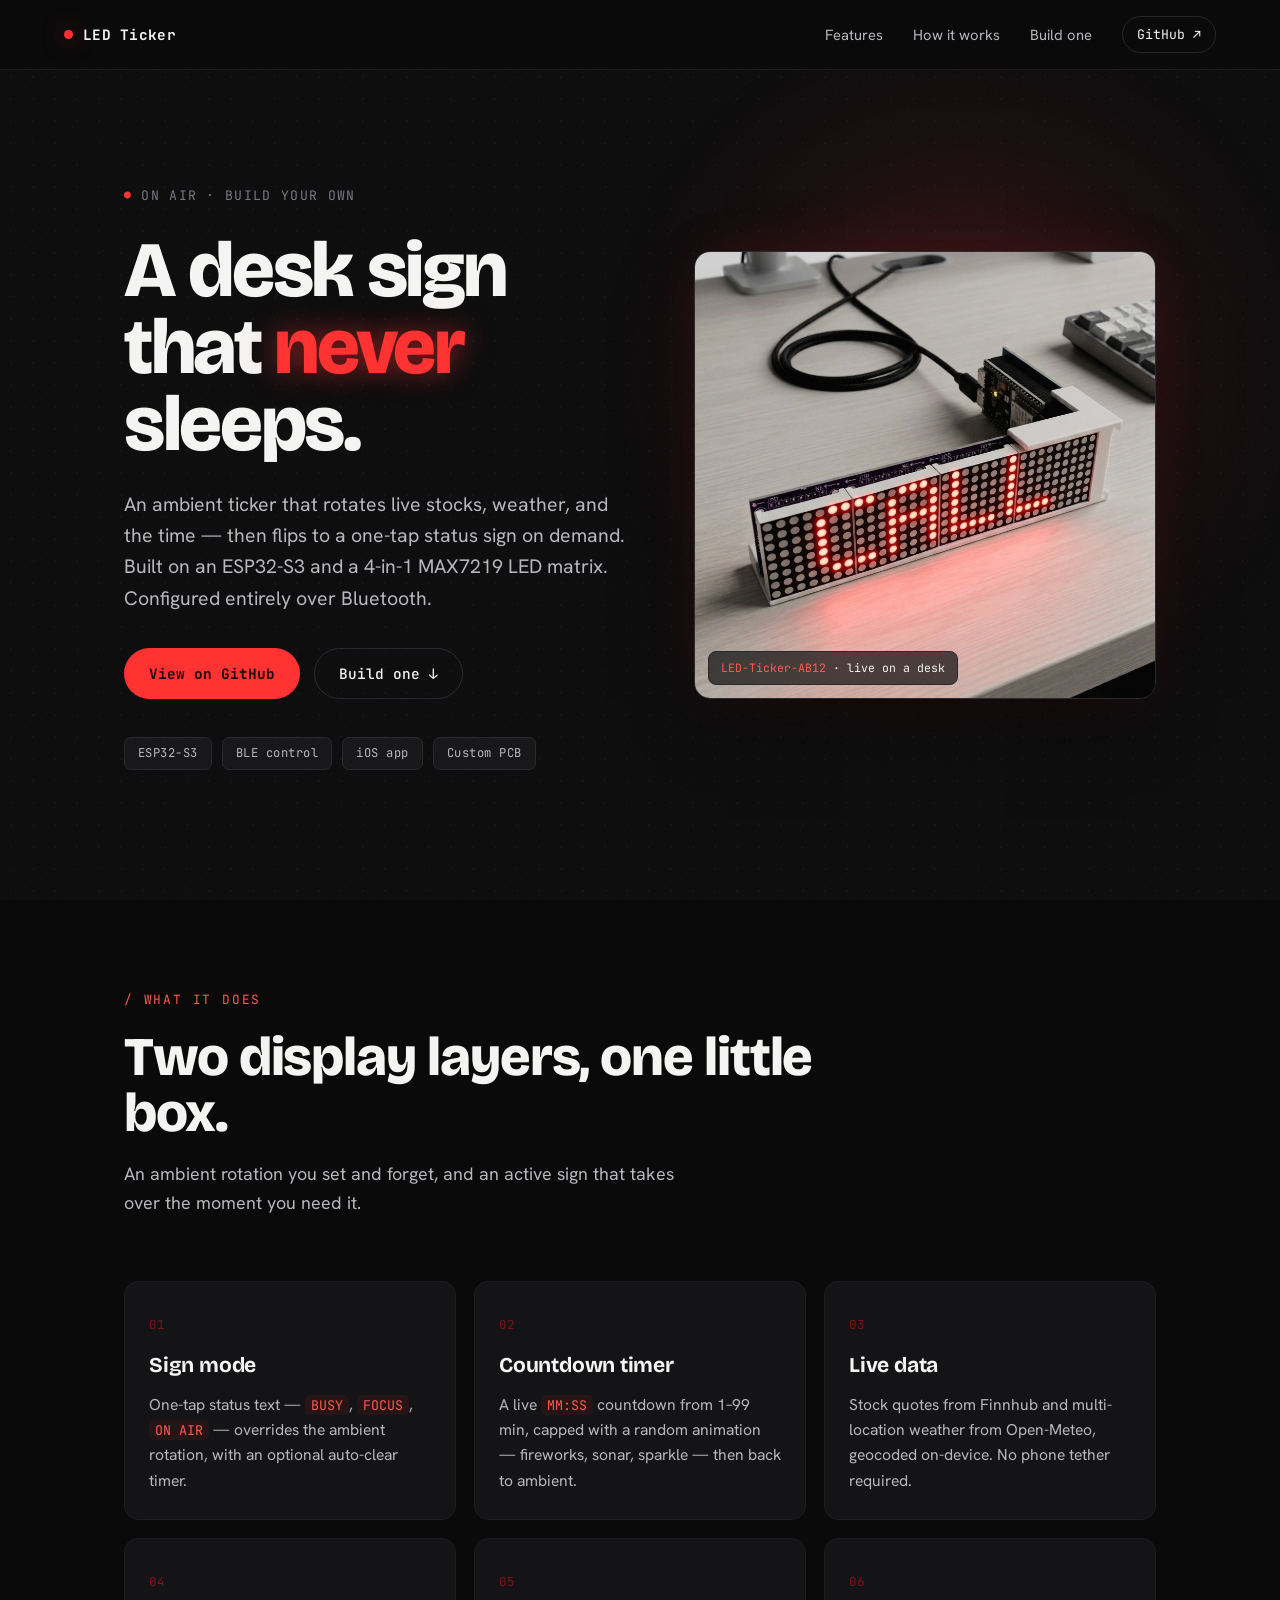
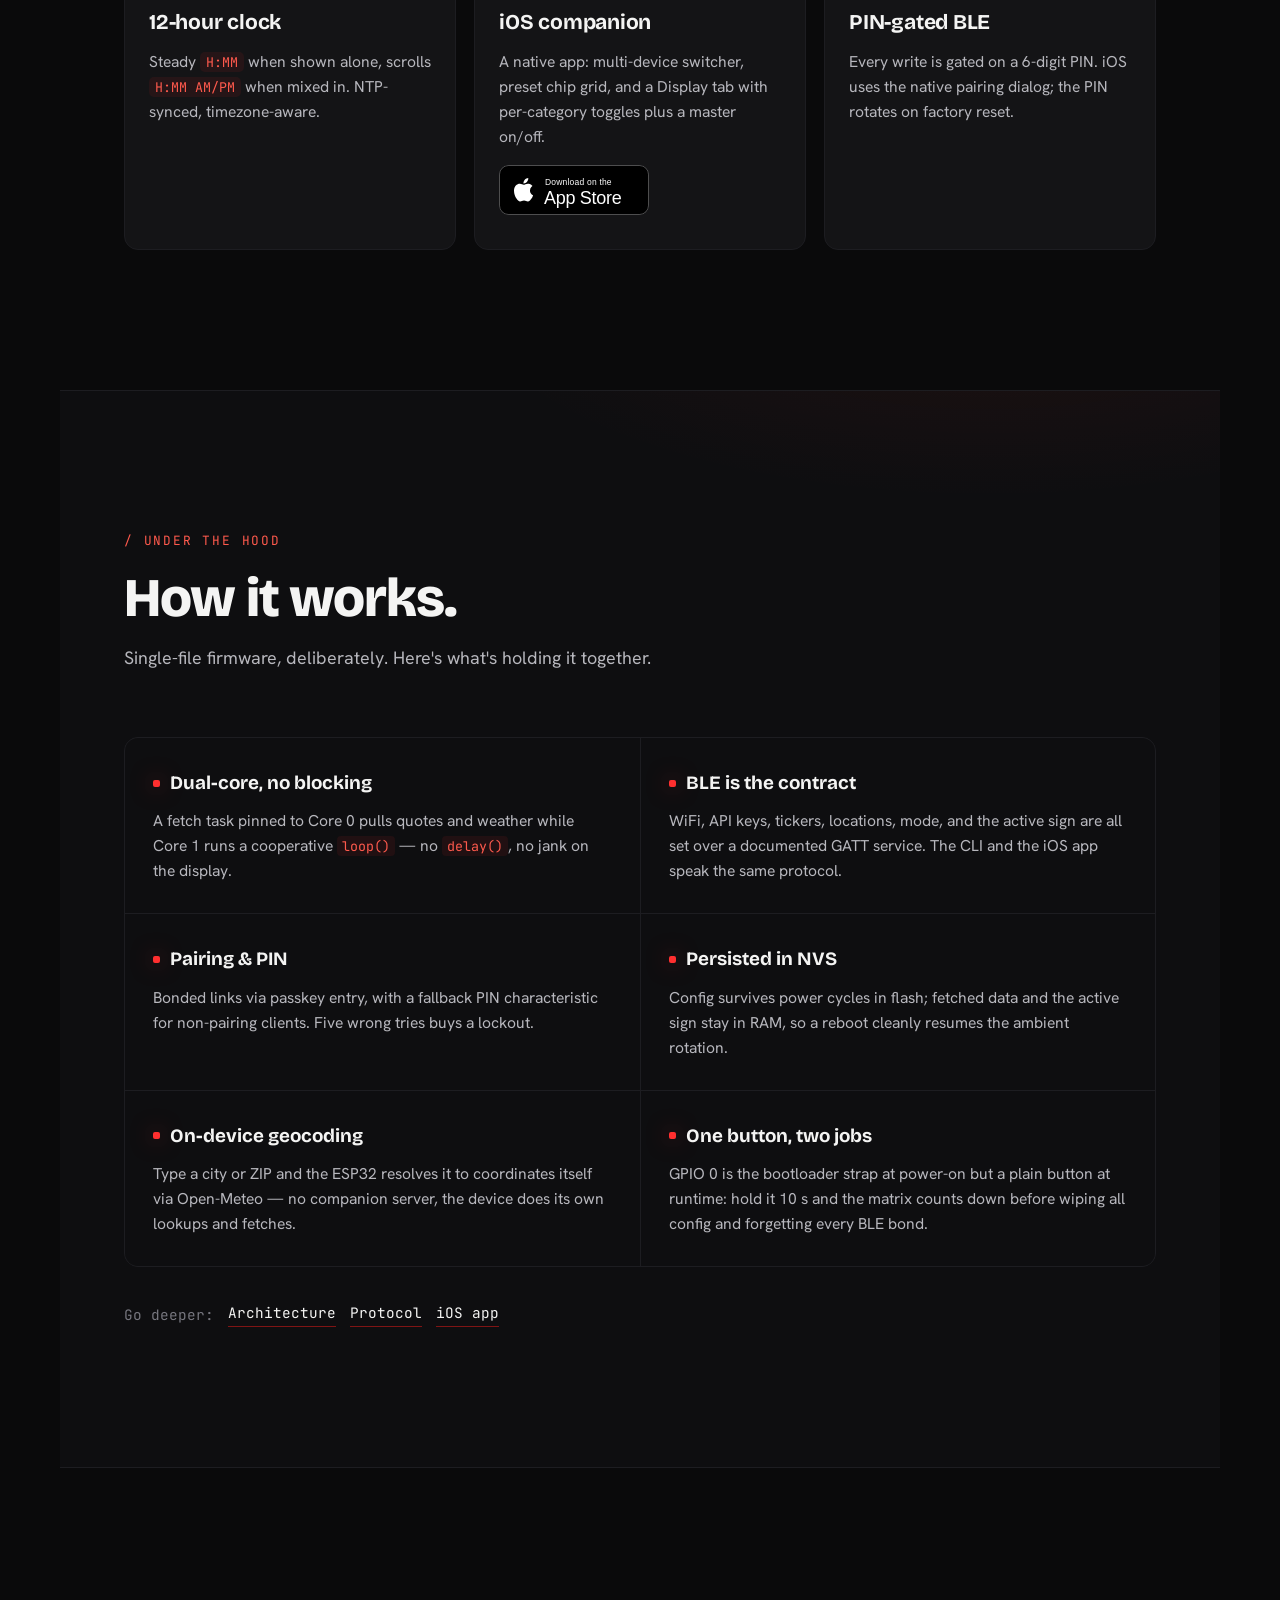
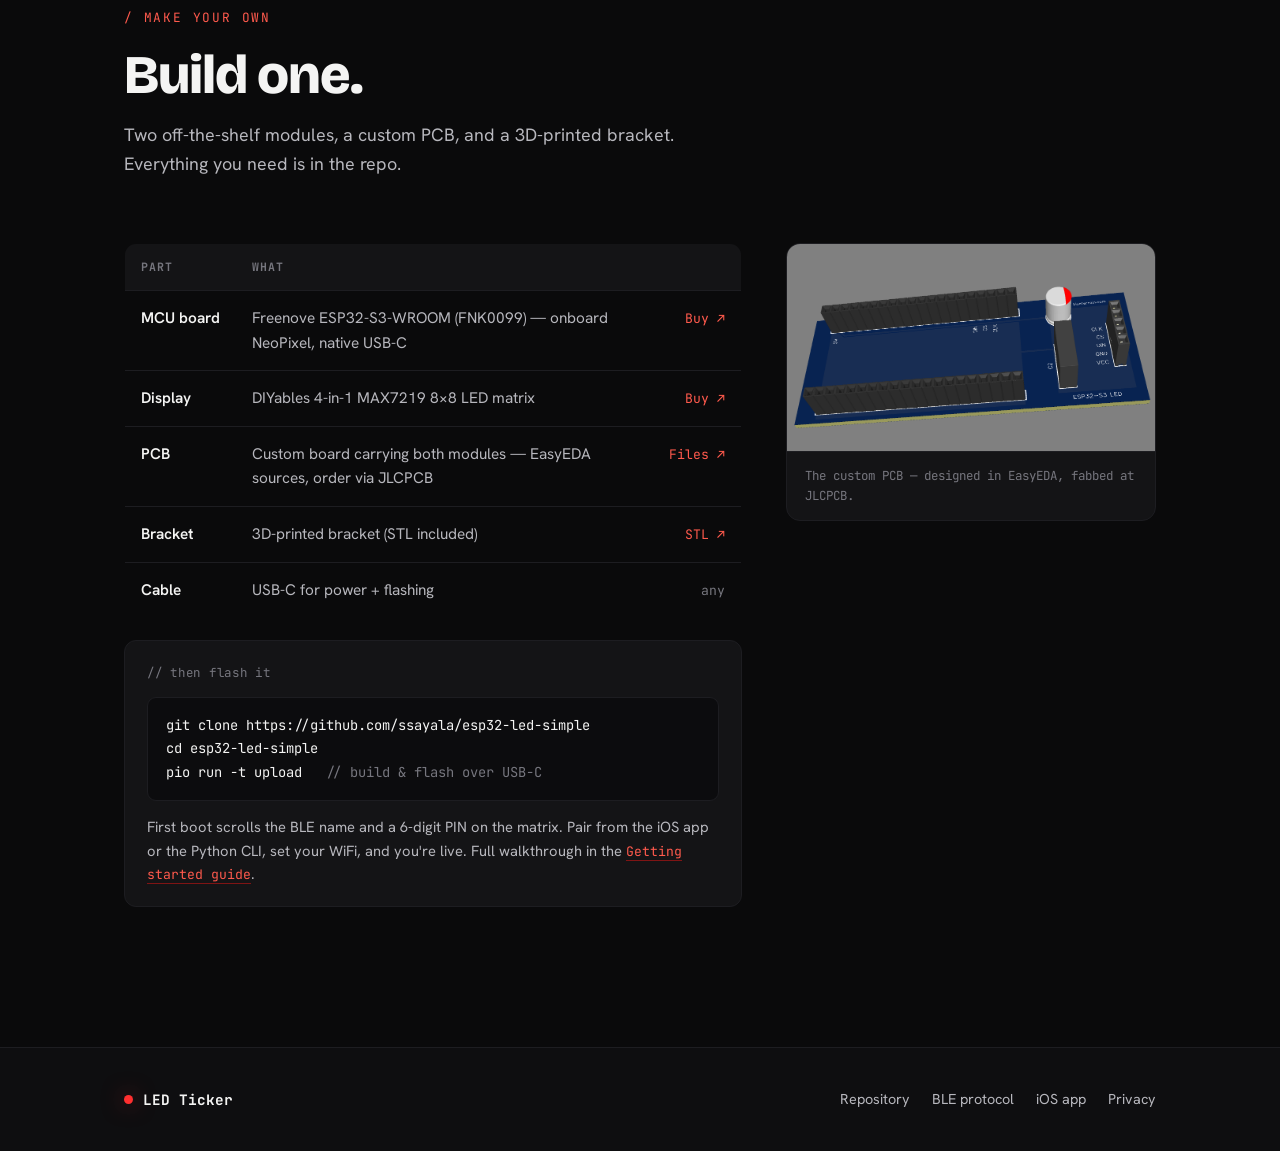
==== docs/index.html @ d9118e5f "Add PolyForm Noncommercial license (no commercial use) License the project under PolyForm Noncommerc" ====
<!DOCTYPE html>
<html lang="en">
<head>
  <meta charset="UTF-8" />
  <meta name="viewport" content="width=device-width, initial-scale=1.0" />
  <title>LED Ticker — a desk sign & ambient ticker on an ESP32-S3</title>
  <meta name="description" content="A desk sign and ambient ticker built on an ESP32-S3 and a 4-in-1 MAX7219 LED matrix. Live stocks, weather, and a clock; a one-tap status sign; configured entirely over Bluetooth with an iOS companion app." />

  <!-- Open Graph / LinkedIn card -->
  <meta property="og:type" content="website" />
  <meta property="og:title" content="LED Ticker — ESP32-S3 desk sign & ambient ticker" />
  <meta property="og:description" content="Live stocks, weather, and a clock. A one-tap status sign. Configured over Bluetooth, with an iOS companion app. Custom firmware + PCB." />
  <meta property="og:image" content="https://ssayala.github.io/esp32-led-simple/assets/device.jpeg" />
  <meta property="og:url" content="https://ssayala.github.io/esp32-led-simple/" />
  <meta name="twitter:card" content="summary_large_image" />
  <meta name="twitter:title" content="LED Ticker — ESP32-S3 desk sign & ambient ticker" />
  <meta name="twitter:description" content="Live stocks, weather, and a clock. A one-tap status sign. Configured over Bluetooth, with an iOS companion app." />
  <meta name="twitter:image" content="https://ssayala.github.io/esp32-led-simple/assets/device.jpeg" />

  <link rel="icon" type="image/png" sizes="32x32" href="assets/favicon-32.png" />
  <link rel="apple-touch-icon" href="assets/favicon-180.png" />

  <link rel="preconnect" href="https://fonts.googleapis.com" />
  <link rel="preconnect" href="https://fonts.gstatic.com" crossorigin />
  <link href="https://fonts.googleapis.com/css2?family=Bricolage+Grotesque:opsz,wght@12..96,500;12..96,700;12..96,800&family=Hanken+Grotesk:wght@400;500;600&family=JetBrains+Mono:wght@400;500;700&display=swap" rel="stylesheet" />
  <link rel="stylesheet" href="style.css" />
</head>
<body>
  <div class="grain" aria-hidden="true"></div>

  <!-- ============ NAV ============ -->
  <header class="nav">
    <a class="nav__brand" href="#top">
      <span class="nav__dot" aria-hidden="true"></span>
      LED&nbsp;Ticker
    </a>
    <nav class="nav__links">
      <a href="#features">Features</a>
      <a href="#tech">How it works</a>
      <a href="#build">Build one</a>
      <a class="nav__gh" href="https://github.com/ssayala/esp32-led-simple" target="_blank" rel="noopener">GitHub ↗</a>
    </nav>
  </header>

  <!-- ============ HERO ============ -->
  <section class="hero" id="top">
    <div class="hero__glow" aria-hidden="true"></div>
    <div class="hero__inner">
      <div class="hero__copy reveal">
        <p class="eyebrow"><span class="eyebrow__live">●</span> ON&nbsp;AIR · build your own</p>
        <h1 class="hero__title">A desk sign<br />that <span class="glow-text">never</span> sleeps.</h1>
        <p class="hero__lede">
          An ambient ticker that rotates live stocks, weather, and the time —
          then flips to a one-tap status sign on demand. Built on an ESP32-S3
          and a 4-in-1 MAX7219 LED matrix. Configured entirely over Bluetooth.
        </p>
        <div class="hero__cta">
          <a class="btn btn--primary" href="https://github.com/ssayala/esp32-led-simple" target="_blank" rel="noopener">View on GitHub</a>
          <a class="btn btn--ghost" href="#build">Build one&nbsp;↓</a>
        </div>
        <ul class="badges" aria-label="Project at a glance">
          <li>ESP32-S3</li>
          <li>BLE control</li>
          <li>iOS app</li>
          <li>Custom PCB</li>
        </ul>
      </div>
      <figure class="hero__shot reveal" style="--d:.15s">
        <img src="assets/device.jpeg" alt="The LED Ticker on a desk, its red dot-matrix display reading ON AIR, wired to an ESP32-S3 board over a braided USB-C cable." width="896" height="869" />
        <figcaption><span>LED-Ticker-AB12</span> · live on a desk</figcaption>
      </figure>
    </div>
  </section>

  <!-- ============ FEATURES ============ -->
  <section class="section" id="features">
    <div class="section__head reveal">
      <p class="kicker">/ what it does</p>
      <h2>Two display layers, one little box.</h2>
      <p class="section__sub">An ambient rotation you set and forget, and an active sign that takes over the moment you need it.</p>
    </div>

    <div class="grid">
      <article class="card reveal">
        <span class="card__ix">01</span>
        <h3>Sign mode</h3>
        <p>One-tap status text — <code>BUSY</code>, <code>FOCUS</code>, <code>ON AIR</code> — overrides the ambient rotation, with an optional auto-clear timer.</p>
      </article>
      <article class="card reveal" style="--d:.05s">
        <span class="card__ix">02</span>
        <h3>Countdown timer</h3>
        <p>A live <code>MM:SS</code> countdown from 1–99 min, capped with a random animation — fireworks, sonar, sparkle — then back to ambient.</p>
      </article>
      <article class="card reveal" style="--d:.1s">
        <span class="card__ix">03</span>
        <h3>Live data</h3>
        <p>Stock quotes from Finnhub and multi-location weather from Open-Meteo, geocoded on-device. No phone tether required.</p>
      </article>
      <article class="card reveal" style="--d:.15s">
        <span class="card__ix">04</span>
        <h3>12-hour clock</h3>
        <p>Steady <code>H:MM</code> when shown alone, scrolls <code>H:MM&nbsp;AM/PM</code> when mixed in. NTP-synced, timezone-aware.</p>
      </article>
      <article class="card reveal" style="--d:.2s">
        <span class="card__ix">05</span>
        <h3>iOS companion</h3>
        <p>A native app: multi-device switcher, preset chip grid, and a Display tab with per-category toggles plus a master on/off.</p>
        <!-- TODO before publishing the page: replace id0000000000 with the real App Store ID from App Store Connect. -->
        <a class="appstore" href="https://apps.apple.com/app/id0000000000" target="_blank" rel="noopener" aria-label="Download on the App Store">
          <svg class="appstore__svg" width="150" height="50" viewBox="0 0 150 50" role="img" aria-hidden="true" xmlns="http://www.w3.org/2000/svg">
            <rect x="0.5" y="0.5" width="149" height="49" rx="9" fill="#000" stroke="rgba(255,255,255,.28)"/>
            <g transform="translate(15,13) scale(0.0235)" fill="#fff">
              <path d="M788.1 340.9c-5.8 4.5-108.2 62.2-108.2 190.5 0 148.4 130.3 200.9 134.2 202.2-.6 3.2-20.7 71.9-68.7 141.9-42.8 61.6-87.5 123.1-155.5 123.1s-85.5-39.5-164-39.5c-76.5 0-103.7 40.8-165.9 40.8s-105.6-57-155.5-127C46.7 790.7 0 663 0 541.8c0-194.4 126.4-297.5 250.8-297.5 66.1 0 121.2 43.4 162.7 43.4 39.5 0 101.1-46 176.3-46 28.5 0 130.9 2.6 198.3 99.2zm-234-181.5c31.1-36.9 53.1-88.1 53.1-139.3 0-7.1-.6-14.3-1.9-20.1-50.6 1.9-110.8 33.7-147.1 75.8-28.5 32.4-55.1 83.6-55.1 135.5 0 7.8 1.3 15.6 1.9 18.1 3.2.6 8.4 1.3 13.6 1.3 45.4 0 102.5-30.4 135.5-71.3z"/>
            </g>
            <text x="46" y="20" fill="#fff" font-family="-apple-system, Helvetica, Arial, sans-serif" font-size="8.5" letter-spacing=".2">Download on the</text>
            <text x="45" y="39" fill="#fff" font-family="-apple-system, Helvetica, Arial, sans-serif" font-size="18" font-weight="500" letter-spacing="-.3">App Store</text>
          </svg>
        </a>
      </article>
      <article class="card reveal" style="--d:.25s">
        <span class="card__ix">06</span>
        <h3>PIN-gated BLE</h3>
        <p>Every write is gated on a 6-digit PIN. iOS uses the native pairing dialog; the PIN rotates on factory reset.</p>
      </article>
    </div>
  </section>

  <!-- ============ TECH ============ -->
  <section class="section section--tech" id="tech">
    <div class="section__head reveal">
      <p class="kicker">/ under the hood</p>
      <h2>How it works.</h2>
      <p class="section__sub">Single-file firmware, deliberately. Here's what's holding it together.</p>
    </div>

    <div class="specs">
      <div class="spec reveal">
        <h3>Dual-core, no blocking</h3>
        <p>A fetch task pinned to Core&nbsp;0 pulls quotes and weather while Core&nbsp;1 runs a cooperative <code>loop()</code> — no <code>delay()</code>, no jank on the display.</p>
      </div>
      <div class="spec reveal" style="--d:.06s">
        <h3>BLE is the contract</h3>
        <p>WiFi, API keys, tickers, locations, mode, and the active sign are all set over a documented GATT service. The CLI and the iOS app speak the same protocol.</p>
      </div>
      <div class="spec reveal" style="--d:.12s">
        <h3>Pairing &amp; PIN</h3>
        <p>Bonded links via passkey entry, with a fallback PIN characteristic for non-pairing clients. Five wrong tries buys a lockout.</p>
      </div>
      <div class="spec reveal" style="--d:.18s">
        <h3>Persisted in NVS</h3>
        <p>Config survives power cycles in flash; fetched data and the active sign stay in RAM, so a reboot cleanly resumes the ambient rotation.</p>
      </div>
      <div class="spec reveal" style="--d:.24s">
        <h3>On-device geocoding</h3>
        <p>Type a city or ZIP and the ESP32 resolves it to coordinates itself via Open-Meteo — no companion server, the device does its own lookups and fetches.</p>
      </div>
      <div class="spec reveal" style="--d:.3s">
        <h3>One button, two jobs</h3>
        <p>GPIO&nbsp;0 is the bootloader strap at power-on but a plain button at runtime: hold it 10&nbsp;s and the matrix counts down before wiping all config and forgetting every BLE bond.</p>
      </div>
    </div>

    <div class="reading reveal">
      <span>Go deeper:</span>
      <a href="https://github.com/ssayala/esp32-led-simple/blob/main/ARCHITECTURE.md" target="_blank" rel="noopener">Architecture</a>
      <a href="https://github.com/ssayala/esp32-led-simple/blob/main/BLE_PROTOCOL.md" target="_blank" rel="noopener">Protocol</a>
      <a href="https://github.com/ssayala/esp32-led-simple/tree/main/ios" target="_blank" rel="noopener">iOS app</a>
    </div>
  </section>

  <!-- ============ BUILD ============ -->
  <section class="section section--build" id="build">
    <div class="section__head reveal">
      <p class="kicker">/ make your own</p>
      <h2>Build one.</h2>
      <p class="section__sub">Two off-the-shelf modules, a custom PCB, and a 3D-printed bracket. Everything you need is in the repo.</p>
    </div>

    <div class="build__grid">
      <div class="bom reveal">
        <table>
          <thead>
            <tr><th>Part</th><th>What</th><th></th></tr>
          </thead>
          <tbody>
            <tr>
              <td>MCU board</td>
              <td>Freenove ESP32-S3-WROOM (FNK0099) — onboard NeoPixel, native USB-C</td>
              <td><a href="https://store.freenove.com/products/fnk0099" target="_blank" rel="noopener">Buy ↗</a></td>
            </tr>
            <tr>
              <td>Display</td>
              <td>DIYables 4-in-1 MAX7219 8×8 LED matrix</td>
              <td><a href="https://diyables.io/products/dot-matrix-display-fc16-4-in-1-32x4-led" target="_blank" rel="noopener">Buy ↗</a></td>
            </tr>
            <tr>
              <td>PCB</td>
              <td>Custom board carrying both modules — EasyEDA sources, order via JLCPCB</td>
              <td><a href="https://github.com/ssayala/esp32-led-simple/tree/main/pcb" target="_blank" rel="noopener">Files ↗</a></td>
            </tr>
            <tr>
              <td>Bracket</td>
              <td>3D-printed bracket (STL included)</td>
              <td><a href="https://github.com/ssayala/esp32-led-simple/blob/main/assets/bracket.stl" target="_blank" rel="noopener">STL ↗</a></td>
            </tr>
            <tr>
              <td>Cable</td>
              <td>USB-C for power + flashing</td>
              <td><span class="muted">any</span></td>
            </tr>
          </tbody>
        </table>

        <div class="flash">
          <p class="flash__label">// then flash it</p>
          <pre><code>git clone https://github.com/ssayala/esp32-led-simple
cd esp32-led-simple
pio run -t upload   <span class="c">// build &amp; flash over USB-C</span></code></pre>
          <p class="flash__note">First boot scrolls the BLE name and a 6-digit PIN on the matrix. Pair from the iOS app or the Python CLI, set your WiFi, and you're live. Full walkthrough in the <a href="https://github.com/ssayala/esp32-led-simple/blob/main/GETTING_STARTED.md" target="_blank" rel="noopener">Getting started guide</a>.</p>
        </div>
      </div>

      <figure class="pcb reveal" style="--d:.1s">
        <img src="assets/pcb.png" alt="3D render of the custom PCB that carries the Freenove module and the MAX7219 matrix header on a single board." loading="lazy" />
        <figcaption>The custom PCB — designed in EasyEDA, fabbed at JLCPCB.</figcaption>
      </figure>
    </div>
  </section>

  <!-- ============ FOOTER ============ -->
  <footer class="footer">
    <div class="footer__inner">
      <div class="footer__brand">
        <span class="nav__dot" aria-hidden="true"></span>
        LED Ticker
      </div>
      <nav class="footer__links">
        <a href="https://github.com/ssayala/esp32-led-simple" target="_blank" rel="noopener">Repository</a>
        <a href="https://github.com/ssayala/esp32-led-simple/blob/main/BLE_PROTOCOL.md" target="_blank" rel="noopener">BLE protocol</a>
        <a href="https://github.com/ssayala/esp32-led-simple/tree/main/ios" target="_blank" rel="noopener">iOS app</a>
        <a href="privacy.html">Privacy</a>
      </nav>
    </div>
  </footer>

  <script>
    // Staggered scroll reveals — respects reduced-motion.
    (function () {
      var els = document.querySelectorAll('.reveal');
      if (!('IntersectionObserver' in window) ||
          window.matchMedia('(prefers-reduced-motion: reduce)').matches) {
        els.forEach(function (e) { e.classList.add('is-in'); });
        return;
      }
      var io = new IntersectionObserver(function (entries) {
        entries.forEach(function (en) {
          if (en.isIntersecting) { en.target.classList.add('is-in'); io.unobserve(en.target); }
        });
      }, { threshold: 0.12, rootMargin: '0px 0px -8% 0px' });
      els.forEach(function (e) { io.observe(e); });
    })();
  </script>
</body>
</html>
---- docs/style.css ----
/* ============================================================
   LED Matrix Ticker — landing page
   Control-room dark · hot-red LED accent · dot-grid atmosphere
   ============================================================ */

:root {
  --bg:        #0a0a0b;
  --bg-soft:   #0e0e10;
  --surface:   #141416;
  --surface-2: #19191c;
  --line:      #26262b;
  --line-soft: #1d1d21;
  --ink:       #f4f4f3;
  --ink-mid:   #b7b7bd;
  --ink-dim:   #76767e;
  --led:       #ff2f2f;
  --led-soft:  #ff5a4d;
  --led-deep:  #7f1414;
  --glow:      0 0 22px rgba(255, 47, 47, .55);

  --display: "Bricolage Grotesque", "Hanken Grotesk", sans-serif;
  --body:    "Hanken Grotesk", system-ui, sans-serif;
  --mono:    "JetBrains Mono", ui-monospace, monospace;

  --maxw: 1160px;
  --pad: clamp(20px, 5vw, 72px);
}

* { box-sizing: border-box; margin: 0; padding: 0; }

html { scroll-behavior: smooth; }

body {
  background: var(--bg);
  color: var(--ink);
  font-family: var(--body);
  font-size: 17px;
  line-height: 1.6;
  -webkit-font-smoothing: antialiased;
  text-rendering: optimizeLegibility;
  overflow-x: hidden;
  /* faint dot-matrix grid baked into the page */
  background-image:
    radial-gradient(circle at center, rgba(255,255,255,.022) 1px, transparent 1.4px);
  background-size: 22px 22px;
  background-attachment: fixed;
}

a { color: inherit; text-decoration: none; }

code, pre { font-family: var(--mono); }

/* film grain overlay */
.grain {
  position: fixed; inset: 0; z-index: 9; pointer-events: none;
  opacity: .04; mix-blend-mode: screen;
  background-image: url("data:image/svg+xml,%3Csvg xmlns='http://www.w3.org/2000/svg' width='160' height='160'%3E%3Cfilter id='n'%3E%3CfeTurbulence type='fractalNoise' baseFrequency='.8' numOctaves='2'/%3E%3C/filter%3E%3Crect width='100%25' height='100%25' filter='url(%23n)'/%3E%3C/svg%3E");
}

/* ---------- shared layout ---------- */
.section {
  max-width: var(--maxw);
  margin: 0 auto;
  padding: clamp(72px, 12vw, 140px) var(--pad);
}
.section__head { max-width: 720px; margin-bottom: clamp(40px, 6vw, 64px); }
.kicker {
  font-family: var(--mono);
  font-size: .8rem; letter-spacing: .14em; text-transform: uppercase;
  color: var(--led-soft); margin-bottom: 18px;
}
.section__head h2 {
  font-family: var(--display);
  font-weight: 800;
  font-size: clamp(2rem, 5.2vw, 3.4rem);
  line-height: 1.04; letter-spacing: -.02em;
}
.section__sub { color: var(--ink-mid); margin-top: 18px; font-size: 1.12rem; max-width: 56ch; }

/* ---------- nav ---------- */
.nav {
  position: sticky; top: 0; z-index: 20;
  display: flex; align-items: center; justify-content: space-between;
  padding: 16px var(--pad);
  background: rgba(10,10,11,.72);
  backdrop-filter: blur(14px) saturate(140%);
  border-bottom: 1px solid var(--line-soft);
}
.nav__brand {
  font-family: var(--mono); font-weight: 700;
  font-size: .9rem; letter-spacing: .02em;
  display: flex; align-items: center; gap: 10px;
}
.nav__dot {
  width: 9px; height: 9px; border-radius: 50%;
  background: var(--led); box-shadow: var(--glow);
  animation: pulse 2.4s ease-in-out infinite;
}
@keyframes pulse { 0%,100%{opacity:1} 50%{opacity:.35} }
.nav__links { display: flex; align-items: center; gap: clamp(14px, 2.4vw, 30px); }
.nav__links a {
  font-size: .92rem; color: var(--ink-mid);
  transition: color .2s ease;
}
.nav__links a:hover { color: var(--ink); }
.nav__gh {
  font-family: var(--mono); font-size: .82rem !important;
  padding: 7px 14px; border: 1px solid var(--line);
  border-radius: 999px; color: var(--ink) !important;
}
.nav__gh:hover { border-color: var(--led-deep); background: rgba(255,47,47,.06); }
@media (max-width: 620px) {
  .nav__links a:not(.nav__gh) { display: none; }
}

/* ---------- hero ---------- */
.hero { position: relative; overflow: hidden; }
.hero__glow {
  position: absolute; z-index: 0;
  top: -10%; right: -5%; width: 70vw; height: 70vw; max-width: 760px; max-height: 760px;
  background: radial-gradient(circle, rgba(255,47,47,.20), rgba(255,47,47,.05) 42%, transparent 66%);
  filter: blur(20px); pointer-events: none;
}
.hero__inner {
  position: relative; z-index: 1;
  max-width: var(--maxw); margin: 0 auto;
  padding: clamp(56px, 9vw, 110px) var(--pad) clamp(40px, 7vw, 80px);
  display: grid; grid-template-columns: 1.05fr .95fr; gap: clamp(30px, 5vw, 60px);
  align-items: center;
}
@media (max-width: 900px) {
  .hero__inner { grid-template-columns: 1fr; }
  .hero__shot { order: -1; }
}

.eyebrow {
  font-family: var(--mono); font-size: .82rem; letter-spacing: .1em;
  text-transform: uppercase; color: var(--ink-dim);
  display: inline-flex; align-items: center; gap: 9px; margin-bottom: 26px;
}
.eyebrow__live { color: var(--led); font-size: .7rem; animation: pulse 2s ease-in-out infinite; }

.hero__title {
  font-family: var(--display); font-weight: 800;
  font-size: clamp(2.6rem, 7.4vw, 4.9rem);
  line-height: .98; letter-spacing: -.03em;
}
.glow-text { color: var(--led); text-shadow: 0 0 28px rgba(255,47,47,.55); }

.hero__lede {
  color: var(--ink-mid); font-size: clamp(1.05rem, 1.6vw, 1.22rem);
  max-width: 50ch; margin-top: 26px;
}

.hero__cta { display: flex; flex-wrap: wrap; gap: 14px; margin-top: 34px; }
.btn {
  font-family: var(--mono); font-size: .9rem; font-weight: 500;
  padding: 13px 24px; border-radius: 999px;
  border: 1px solid transparent; transition: transform .18s ease, background .2s ease, border-color .2s ease;
}
.btn--primary {
  background: var(--led); color: #1a0303; font-weight: 700;
  box-shadow: 0 0 0 rgba(255,47,47,0);
}
.btn--primary:hover { transform: translateY(-2px); box-shadow: 0 8px 30px rgba(255,47,47,.35); }
.btn--ghost { border-color: var(--line); color: var(--ink); }
.btn--ghost:hover { border-color: var(--led-deep); background: rgba(255,47,47,.06); transform: translateY(-2px); }

.badges {
  display: flex; flex-wrap: wrap; gap: 10px; margin-top: 38px; list-style: none;
}
.badges li {
  font-family: var(--mono); font-size: .76rem; letter-spacing: .04em;
  color: var(--ink-mid);
  padding: 6px 13px; border: 1px solid var(--line); border-radius: 7px;
  background: var(--surface);
}

.hero__shot { position: relative; }
.hero__shot img {
  width: 100%; height: auto; display: block; border-radius: 16px;
  border: 1px solid var(--line);
  box-shadow: 0 30px 80px -30px rgba(0,0,0,.9), 0 0 60px -20px rgba(255,47,47,.25);
}
.hero__shot figcaption {
  position: absolute; left: 14px; bottom: 14px;
  font-family: var(--mono); font-size: .72rem; color: var(--ink);
  padding: 7px 12px; border-radius: 8px;
  background: rgba(10,10,11,.7); backdrop-filter: blur(8px);
  border: 1px solid var(--line);
}
.hero__shot figcaption span { color: var(--led-soft); }

/* ---------- feature grid ---------- */
.grid {
  display: grid; grid-template-columns: repeat(3, 1fr); gap: 18px;
}
@media (max-width: 860px) { .grid { grid-template-columns: repeat(2, 1fr); } }
@media (max-width: 540px) { .grid { grid-template-columns: 1fr; } }

.card {
  position: relative;
  background: var(--surface);
  border: 1px solid var(--line-soft);
  border-radius: 14px; padding: 28px 24px 26px;
  transition: transform .22s ease, border-color .22s ease, background .22s ease;
  overflow: hidden;
}
.card::before {
  content: ""; position: absolute; inset: 0 0 auto 0; height: 2px;
  background: linear-gradient(90deg, var(--led), transparent);
  transform: scaleX(0); transform-origin: left; transition: transform .3s ease;
}
.card:hover { transform: translateY(-4px); border-color: var(--line); background: var(--surface-2); }
.card:hover::before { transform: scaleX(1); }
.card__ix {
  font-family: var(--mono); font-size: .78rem; color: var(--led-deep);
  letter-spacing: .1em;
}
.card h3 {
  font-family: var(--display); font-weight: 700; font-size: 1.32rem;
  margin: 12px 0 9px; letter-spacing: -.01em;
}
.card p { color: var(--ink-mid); font-size: .98rem; }
.card code {
  font-size: .85em; color: var(--led-soft);
  background: rgba(255,47,47,.08); padding: 1px 6px; border-radius: 5px;
}

/* App Store badge — activated at launch (see the commented block in the iOS card) */
.appstore { display: inline-block; margin-top: 16px; line-height: 0;
  transition: transform .18s ease, opacity .2s ease; }
.appstore:hover { transform: translateY(-2px); opacity: .9; }
.appstore__svg { display: block; border-radius: 9px; }

/* ---------- tech ---------- */
.section--tech {
  border-top: 1px solid var(--line-soft);
  border-bottom: 1px solid var(--line-soft);
  background:
    radial-gradient(900px 360px at 80% -10%, rgba(255,47,47,.07), transparent 60%),
    var(--bg-soft);
}
.specs {
  display: grid; grid-template-columns: repeat(2, 1fr); gap: 1px;
  background: var(--line-soft); border: 1px solid var(--line-soft); border-radius: 14px;
  overflow: hidden;
}
@media (max-width: 700px) { .specs { grid-template-columns: 1fr; } }
.spec { background: var(--bg-soft); padding: 30px 28px; }
.spec h3 {
  font-family: var(--display); font-weight: 700; font-size: 1.18rem;
  display: flex; align-items: center; gap: 10px; margin-bottom: 10px;
}
.spec h3::before {
  content: ""; width: 7px; height: 7px; border-radius: 2px;
  background: var(--led); box-shadow: var(--glow);
}
.spec p { color: var(--ink-mid); font-size: .98rem; }
.spec code {
  font-size: .85em; color: var(--led-soft);
  background: rgba(255,47,47,.08); padding: 1px 5px; border-radius: 4px;
}

.reading {
  margin-top: 34px; display: flex; flex-wrap: wrap; align-items: center; gap: 14px;
  font-family: var(--mono); font-size: .9rem;
}
.reading span { color: var(--ink-dim); }
.reading a {
  color: var(--ink); border-bottom: 1px solid var(--led-deep); padding-bottom: 2px;
  transition: color .2s ease, border-color .2s ease;
}
.reading a:hover { color: var(--led-soft); border-color: var(--led); }

/* ---------- build ---------- */
.build__grid {
  display: grid; grid-template-columns: 1.25fr .75fr; gap: clamp(24px, 4vw, 44px);
  align-items: start;
}
@media (max-width: 880px) { .build__grid { grid-template-columns: 1fr; } }

.bom table {
  width: 100%; border-collapse: collapse; font-size: .96rem;
  border: 1px solid var(--line-soft); border-radius: 12px; overflow: hidden;
}
.bom thead th {
  font-family: var(--mono); font-size: .72rem; letter-spacing: .1em;
  text-transform: uppercase; color: var(--ink-dim);
  text-align: left; padding: 14px 16px; background: var(--surface);
  border-bottom: 1px solid var(--line-soft);
}
.bom td {
  padding: 15px 16px; border-bottom: 1px solid var(--line-soft);
  color: var(--ink-mid); vertical-align: top;
}
.bom tbody tr:last-child td { border-bottom: none; }
.bom td:first-child { color: var(--ink); font-weight: 600; white-space: nowrap; }
.bom td:last-child { text-align: right; white-space: nowrap; }
.bom a {
  font-family: var(--mono); font-size: .82rem; color: var(--led-soft);
  border-bottom: 1px solid transparent; transition: border-color .2s ease;
}
.bom a:hover { border-color: var(--led); }
.bom .muted { color: var(--ink-dim); font-family: var(--mono); font-size: .82rem; }

.flash {
  margin-top: 22px; background: var(--surface); border: 1px solid var(--line-soft);
  border-radius: 12px; padding: 22px 22px 20px;
}
.flash__label {
  font-family: var(--mono); font-size: .78rem; color: var(--ink-dim);
  letter-spacing: .06em; margin-bottom: 14px;
}
.flash pre {
  background: #0c0c0e; border: 1px solid var(--line-soft); border-radius: 9px;
  padding: 16px 18px; overflow-x: auto; font-size: .86rem; line-height: 1.7;
  color: var(--ink);
}
.flash pre .c { color: var(--ink-dim); }
.flash__note { color: var(--ink-mid); font-size: .92rem; margin-top: 14px; }
.flash__note a { color: var(--led-soft); border-bottom: 1px solid var(--led-deep); }
.flash__note a:hover { border-color: var(--led); }

.pcb {
  background: var(--surface); border: 1px solid var(--line-soft);
  border-radius: 14px; overflow: hidden;
}
.pcb img { width: 100%; height: auto; display: block; background: #0c0c0e; }
.pcb figcaption {
  font-family: var(--mono); font-size: .78rem; color: var(--ink-dim);
  padding: 14px 18px; border-top: 1px solid var(--line-soft);
}

/* ---------- footer ---------- */
.footer { border-top: 1px solid var(--line-soft); background: var(--bg-soft); }
.footer__inner {
  max-width: var(--maxw); margin: 0 auto; padding: 40px var(--pad);
  display: flex; flex-wrap: wrap; align-items: center; justify-content: space-between; gap: 20px;
}
.footer__brand {
  font-family: var(--mono); font-weight: 700; font-size: .9rem;
  display: flex; align-items: center; gap: 10px;
}
.footer__links { display: flex; flex-wrap: wrap; gap: 22px; }
.footer__links a { font-size: .9rem; color: var(--ink-mid); transition: color .2s ease; }
.footer__links a:hover { color: var(--led-soft); }

/* ---------- reveal animation ---------- */
.reveal { opacity: 0; transform: translateY(22px); transition: opacity .7s ease, transform .7s cubic-bezier(.2,.7,.2,1); transition-delay: var(--d, 0s); }
.reveal.is-in { opacity: 1; transform: none; }
@media (prefers-reduced-motion: reduce) {
  .reveal { opacity: 1; transform: none; transition: none; }
  .nav__dot, .eyebrow__live { animation: none; }
  html { scroll-behavior: auto; }
}
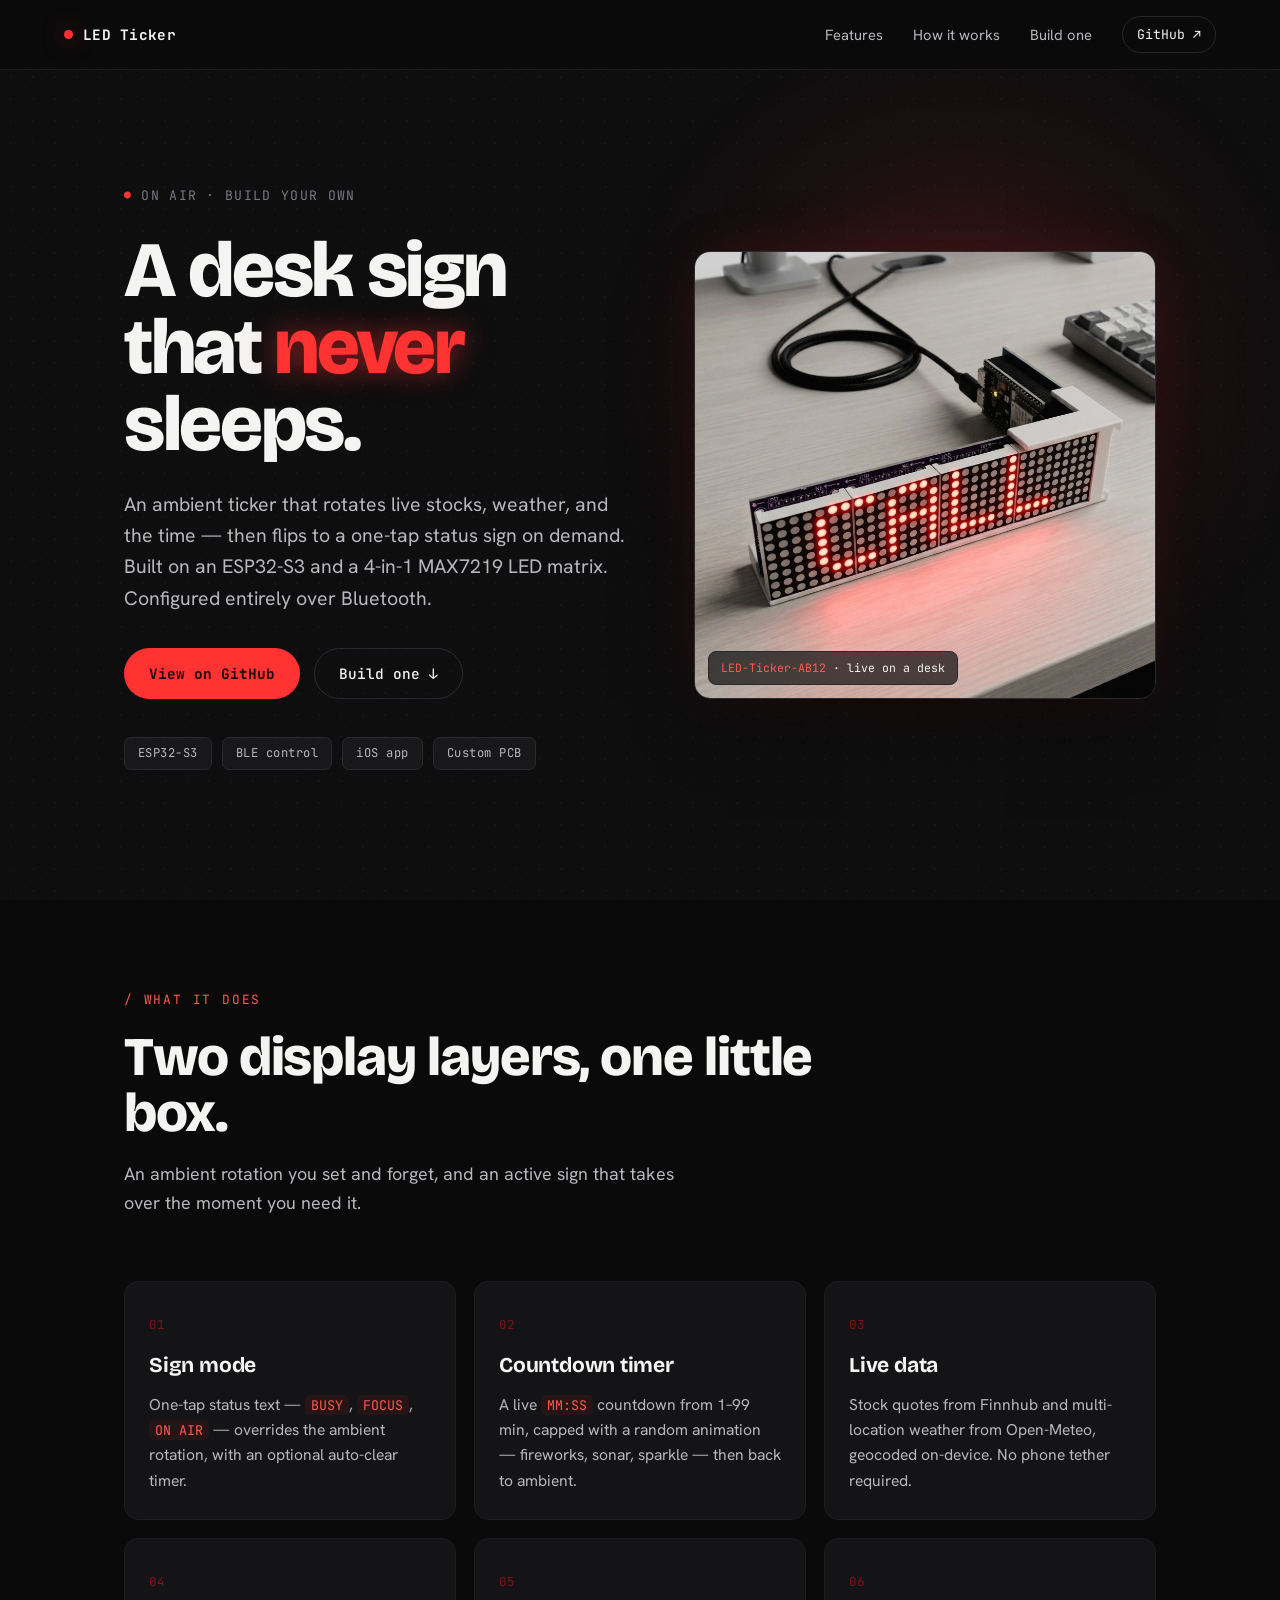
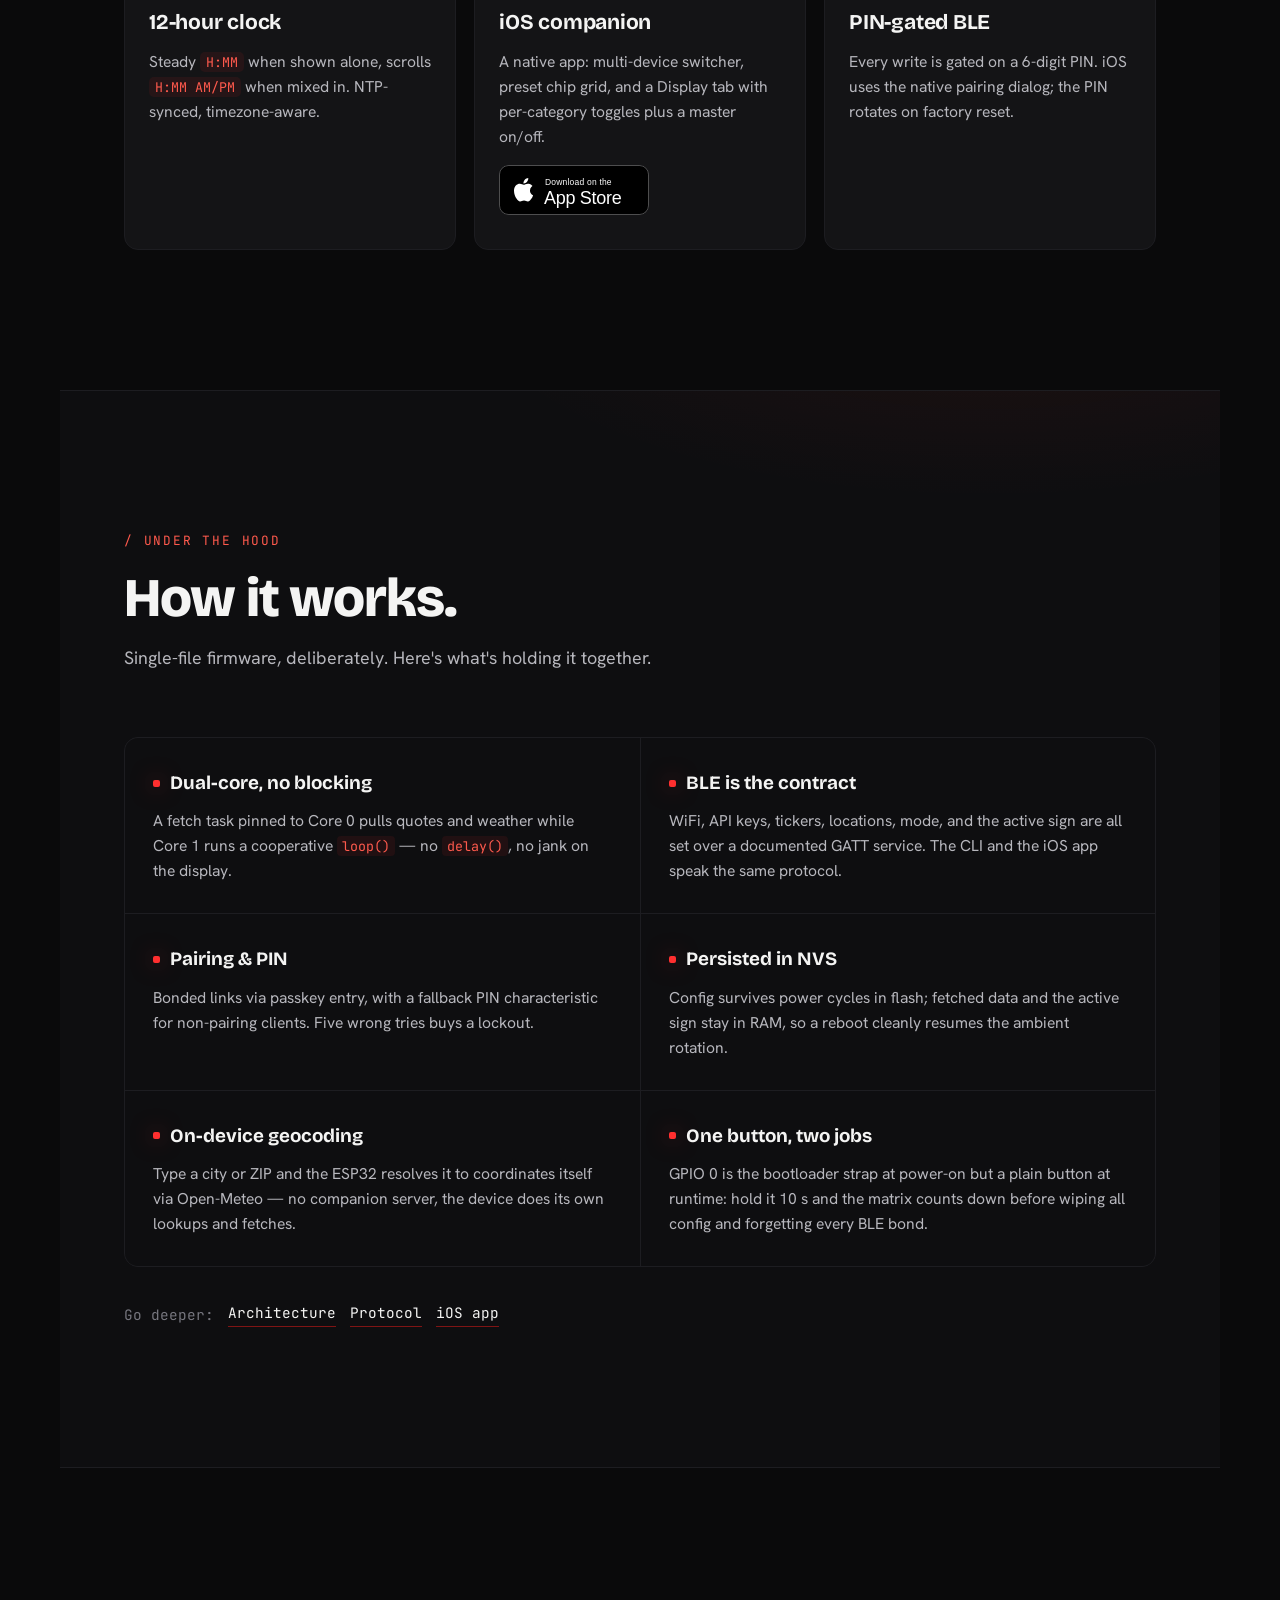
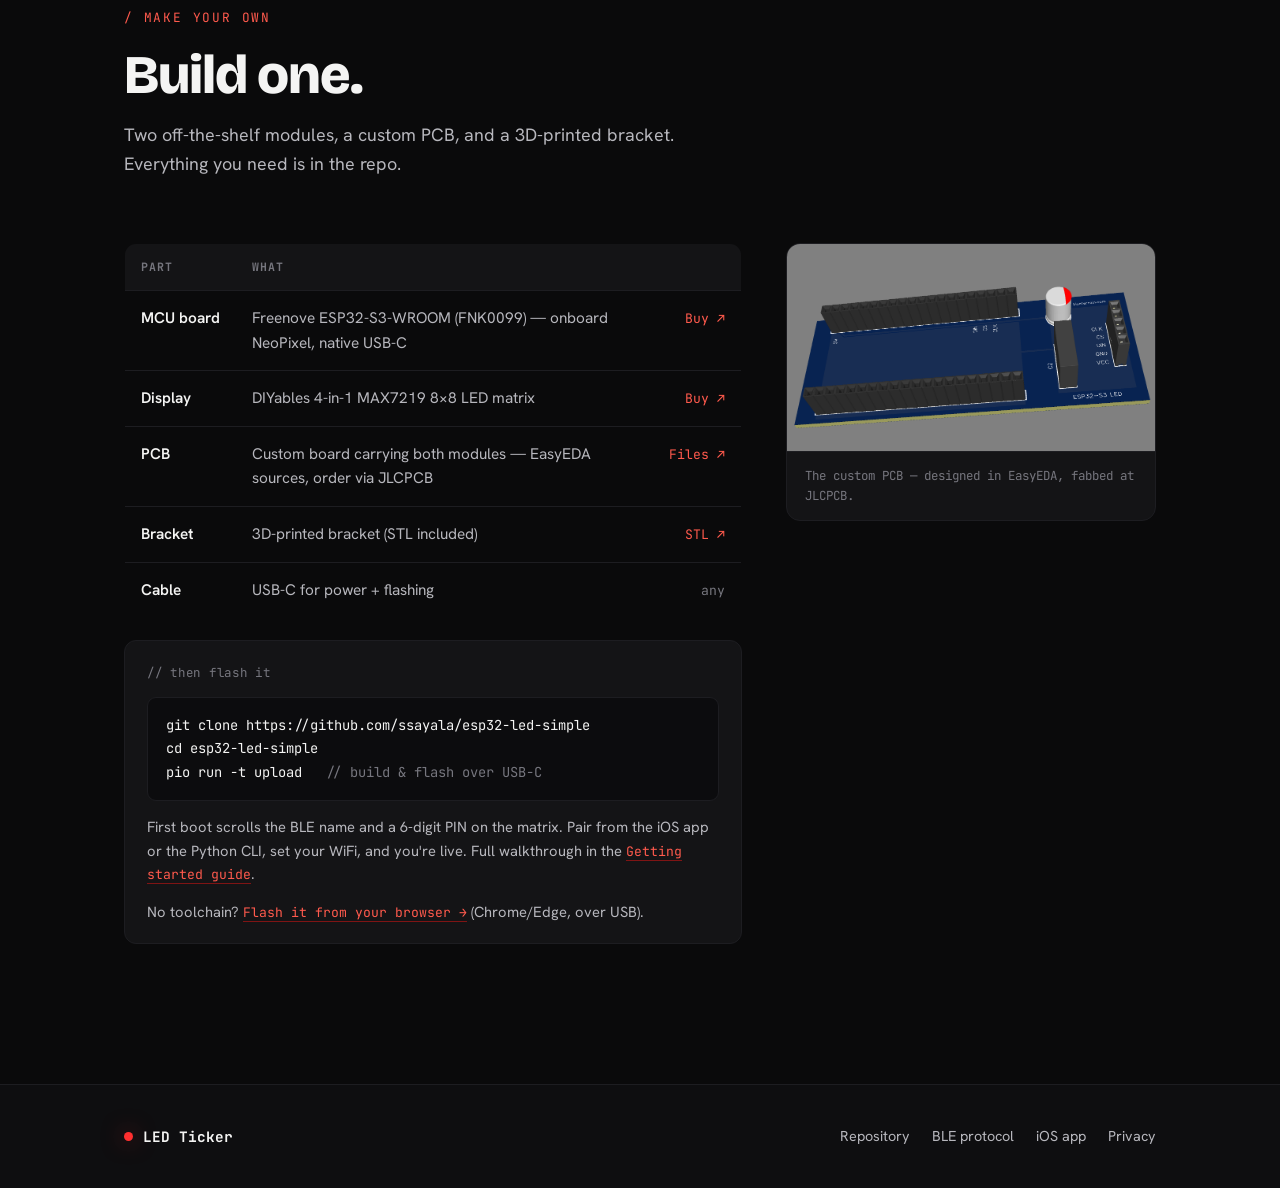
==== commit 8b04f2b5: "docs: make the landing site fully mobile-ready - replace the nav's hide-everything rule below 620px " ====
--- a/docs/index.html
+++ b/docs/index.html
@@ -2,7 +2,8 @@
 <html lang="en">
 <head>
   <meta charset="UTF-8" />
-  <meta name="viewport" content="width=device-width, initial-scale=1.0" />
+  <meta name="viewport" content="width=device-width, initial-scale=1.0, viewport-fit=cover" />
+  <meta name="theme-color" content="#0a0a0b" />
   <title>LED Ticker — a desk sign & ambient ticker on an ESP32-S3</title>
   <meta name="description" content="A desk sign and ambient ticker built on an ESP32-S3 and a 4-in-1 MAX7219 LED matrix. Live stocks, weather, and a clock; a one-tap status sign; configured entirely over Bluetooth with an iOS companion app." />
 
@@ -10,12 +11,12 @@
   <meta property="og:type" content="website" />
   <meta property="og:title" content="LED Ticker — ESP32-S3 desk sign & ambient ticker" />
   <meta property="og:description" content="Live stocks, weather, and a clock. A one-tap status sign. Configured over Bluetooth, with an iOS companion app. Custom firmware + PCB." />
-  <meta property="og:image" content="https://ssayala.github.io/esp32-led-simple/assets/device.jpeg" />
-  <meta property="og:url" content="https://ssayala.github.io/esp32-led-simple/" />
+  <meta property="og:image" content="https://ledticker.app/assets/device.jpeg" />
+  <meta property="og:url" content="https://ledticker.app/" />
   <meta name="twitter:card" content="summary_large_image" />
   <meta name="twitter:title" content="LED Ticker — ESP32-S3 desk sign & ambient ticker" />
   <meta name="twitter:description" content="Live stocks, weather, and a clock. A one-tap status sign. Configured over Bluetooth, with an iOS companion app." />
-  <meta name="twitter:image" content="https://ssayala.github.io/esp32-led-simple/assets/device.jpeg" />
+  <meta name="twitter:image" content="https://ledticker.app/assets/device.jpeg" />
 
   <link rel="icon" type="image/png" sizes="32x32" href="assets/favicon-32.png" />
   <link rel="apple-touch-icon" href="assets/favicon-180.png" />
@@ -34,6 +35,8 @@
       <span class="nav__dot" aria-hidden="true"></span>
       LED&nbsp;Ticker
     </a>
+    <input type="checkbox" id="nav-toggle" class="nav__toggle" hidden />
+    <label class="nav__burger" for="nav-toggle" role="button" aria-label="Toggle navigation menu"><span></span></label>
     <nav class="nav__links">
       <a href="#features">Features</a>
       <a href="#tech">How it works</a>
@@ -217,6 +220,7 @@
 cd esp32-led-simple
 pio run -t upload   <span class="c">// build &amp; flash over USB-C</span></code></pre>
           <p class="flash__note">First boot scrolls the BLE name and a 6-digit PIN on the matrix. Pair from the iOS app or the Python CLI, set your WiFi, and you're live. Full walkthrough in the <a href="https://github.com/ssayala/esp32-led-simple/blob/main/GETTING_STARTED.md" target="_blank" rel="noopener">Getting started guide</a>.</p>
+          <p class="flash__note">No toolchain? <a href="flash.html">Flash it from your browser →</a> (Chrome/Edge, over USB).</p>
         </div>
       </div>
 
@@ -244,6 +248,15 @@
   </footer>
 
   <script>
+    // Close the mobile menu after tapping a link.
+    (function () {
+      var t = document.getElementById('nav-toggle');
+      if (!t) return;
+      document.querySelectorAll('.nav__links a').forEach(function (a) {
+        a.addEventListener('click', function () { t.checked = false; });
+      });
+    })();
+
     // Staggered scroll reveals — respects reduced-motion.
     (function () {
       var els = document.querySelectorAll('.reveal');
--- a/docs/style.css
+++ b/docs/style.css
@@ -82,6 +82,10 @@
   position: sticky; top: 0; z-index: 20;
   display: flex; align-items: center; justify-content: space-between;
   padding: 16px var(--pad);
+  /* keep clear of notches / rounded corners on mobile */
+  padding-top: max(16px, env(safe-area-inset-top));
+  padding-left: max(var(--pad), env(safe-area-inset-left));
+  padding-right: max(var(--pad), env(safe-area-inset-right));
   background: rgba(10,10,11,.72);
   backdrop-filter: blur(14px) saturate(140%);
   border-bottom: 1px solid var(--line-soft);
@@ -109,8 +113,46 @@
   border-radius: 999px; color: var(--ink) !important;
 }
 .nav__gh:hover { border-color: var(--led-deep); background: rgba(255,47,47,.06); }
+
+/* mobile hamburger — hidden by default, shown under the nav breakpoint */
+.nav__toggle { display: none; }
+.nav__burger { display: none; }
+
 @media (max-width: 620px) {
-  .nav__links a:not(.nav__gh) { display: none; }
+  .nav { flex-wrap: wrap; }
+
+  /* burger button: three bars built from ::before, the span, and ::after */
+  .nav__burger {
+    display: flex; flex-direction: column; justify-content: center; gap: 5px;
+    width: 42px; height: 42px; padding: 11px; margin-left: auto;
+    border: 1px solid var(--line); border-radius: 10px;
+    background: var(--surface); cursor: pointer; -webkit-tap-highlight-color: transparent;
+  }
+  .nav__burger span,
+  .nav__burger::before,
+  .nav__burger::after {
+    content: ""; display: block; height: 2px; width: 100%;
+    background: var(--ink); border-radius: 2px;
+    transition: transform .22s ease, opacity .18s ease;
+  }
+
+  /* collapsed link panel; expands to full width when the toggle is checked */
+  .nav__links {
+    flex-basis: 100%; flex-direction: column; align-items: stretch; gap: 0;
+    max-height: 0; opacity: 0; overflow: hidden; margin-top: 0;
+    transition: max-height .28s ease, opacity .2s ease, margin-top .28s ease;
+  }
+  .nav__toggle:checked ~ .nav__links { max-height: 340px; opacity: 1; margin-top: 12px; }
+  .nav__links a:not(.nav__gh) {
+    display: block; padding: 13px 4px; font-size: 1rem; color: var(--ink-mid);
+    border-bottom: 1px solid var(--line-soft);
+  }
+  .nav__gh { align-self: flex-start; margin-top: 12px; padding: 10px 18px; }
+
+  /* morph the burger into an X while the menu is open */
+  .nav__toggle:checked ~ .nav__burger span { opacity: 0; }
+  .nav__toggle:checked ~ .nav__burger::before { transform: translateY(7px) rotate(45deg); }
+  .nav__toggle:checked ~ .nav__burger::after  { transform: translateY(-7px) rotate(-45deg); }
 }
 
 /* ---------- hero ---------- */
@@ -304,6 +346,20 @@
 .bom a:hover { border-color: var(--led); }
 .bom .muted { color: var(--ink-dim); font-family: var(--mono); font-size: .82rem; }
 
+/* narrow screens: drop the table grid and stack each part as a labelled block */
+@media (max-width: 540px) {
+  .bom table, .bom tbody, .bom tr, .bom td { display: block; width: 100%; }
+  .bom thead { display: none; }
+  .bom tr { padding: 16px; border-bottom: 1px solid var(--line-soft); }
+  .bom tbody tr:last-child { border-bottom: none; }
+  .bom td { padding: 2px 0; border: none; white-space: normal !important; text-align: left !important; }
+  .bom td:first-child {
+    font-family: var(--mono); font-size: .72rem; font-weight: 500;
+    letter-spacing: .1em; text-transform: uppercase; color: var(--ink-dim);
+  }
+  .bom td:last-child { margin-top: 6px; }
+}
+
 .flash {
   margin-top: 22px; background: var(--surface); border: 1px solid var(--line-soft);
   border-radius: 12px; padding: 22px 22px 20px;
@@ -335,7 +391,9 @@
 /* ---------- footer ---------- */
 .footer { border-top: 1px solid var(--line-soft); background: var(--bg-soft); }
 .footer__inner {
-  max-width: var(--maxw); margin: 0 auto; padding: 40px var(--pad);
+  max-width: var(--maxw); margin: 0 auto;
+  padding: 40px max(var(--pad), env(safe-area-inset-right))
+           max(40px, env(safe-area-inset-bottom)) max(var(--pad), env(safe-area-inset-left));
   display: flex; flex-wrap: wrap; align-items: center; justify-content: space-between; gap: 20px;
 }
 .footer__brand {
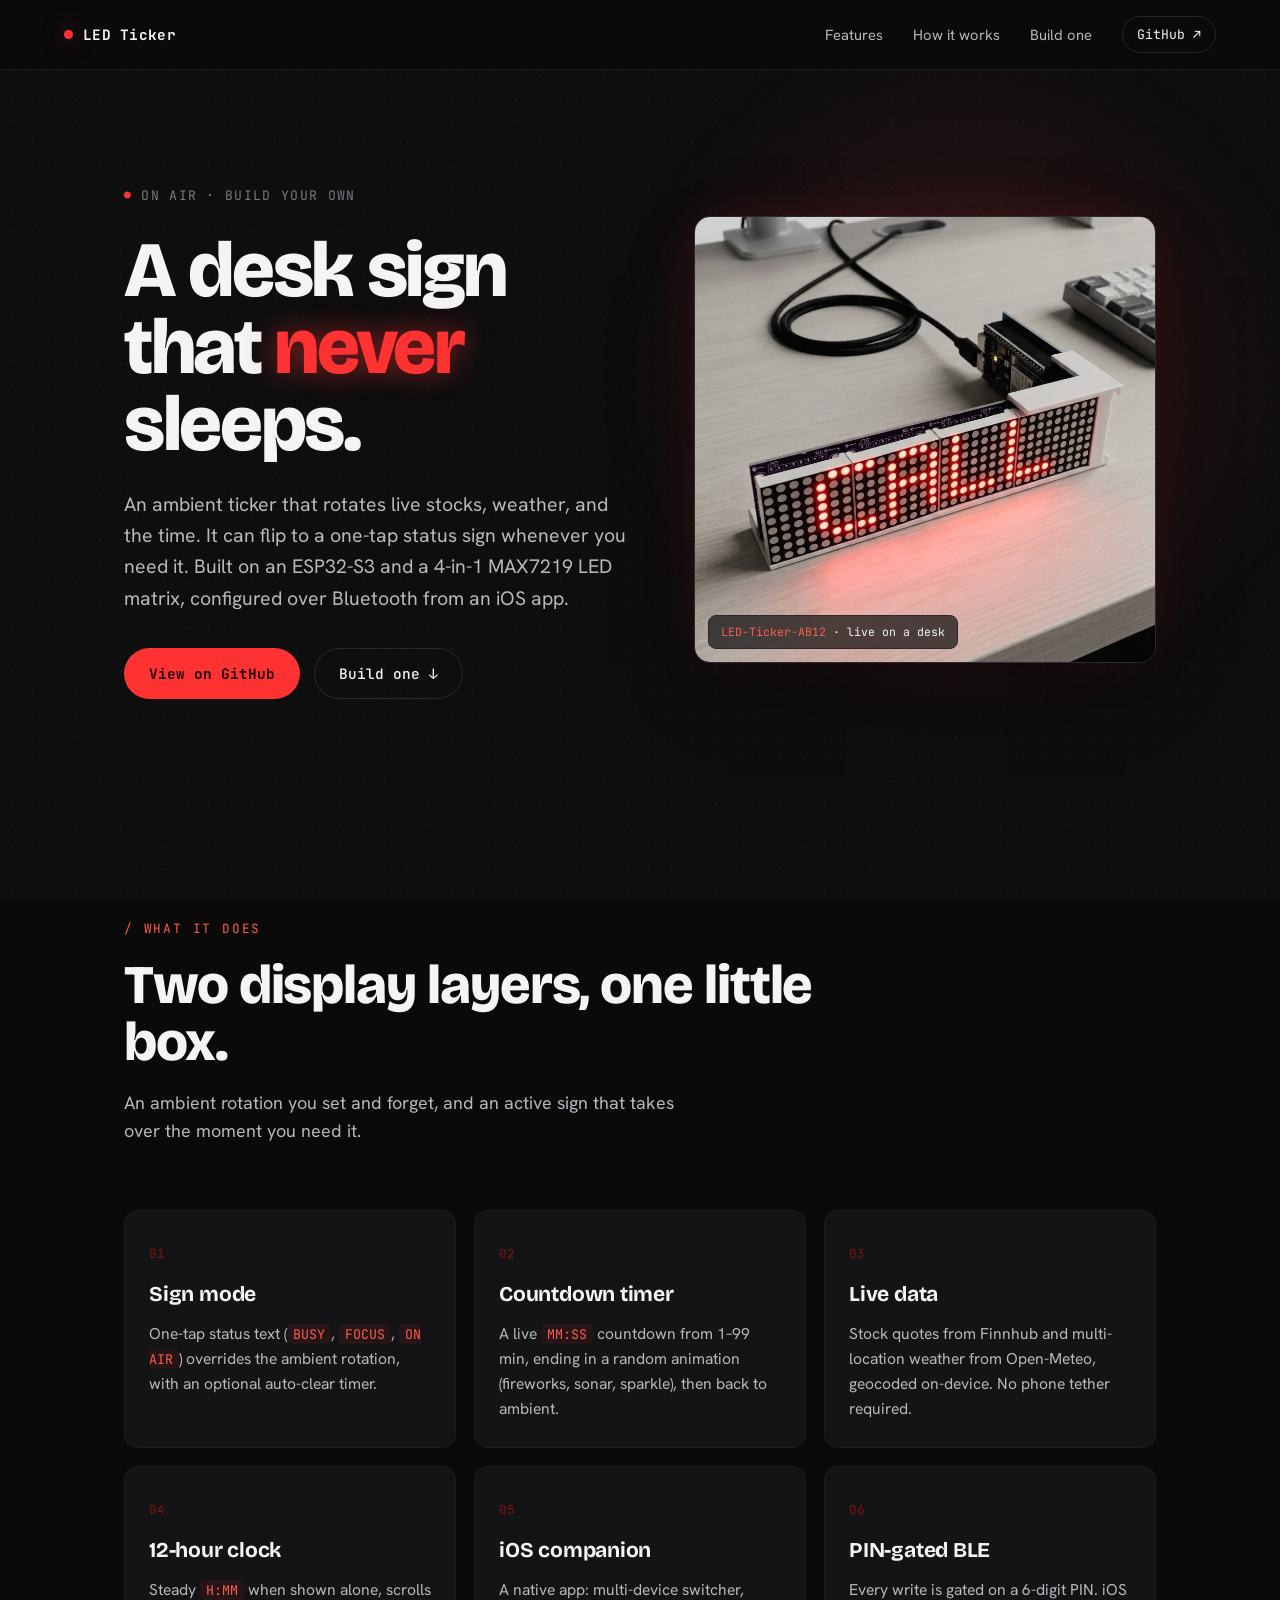
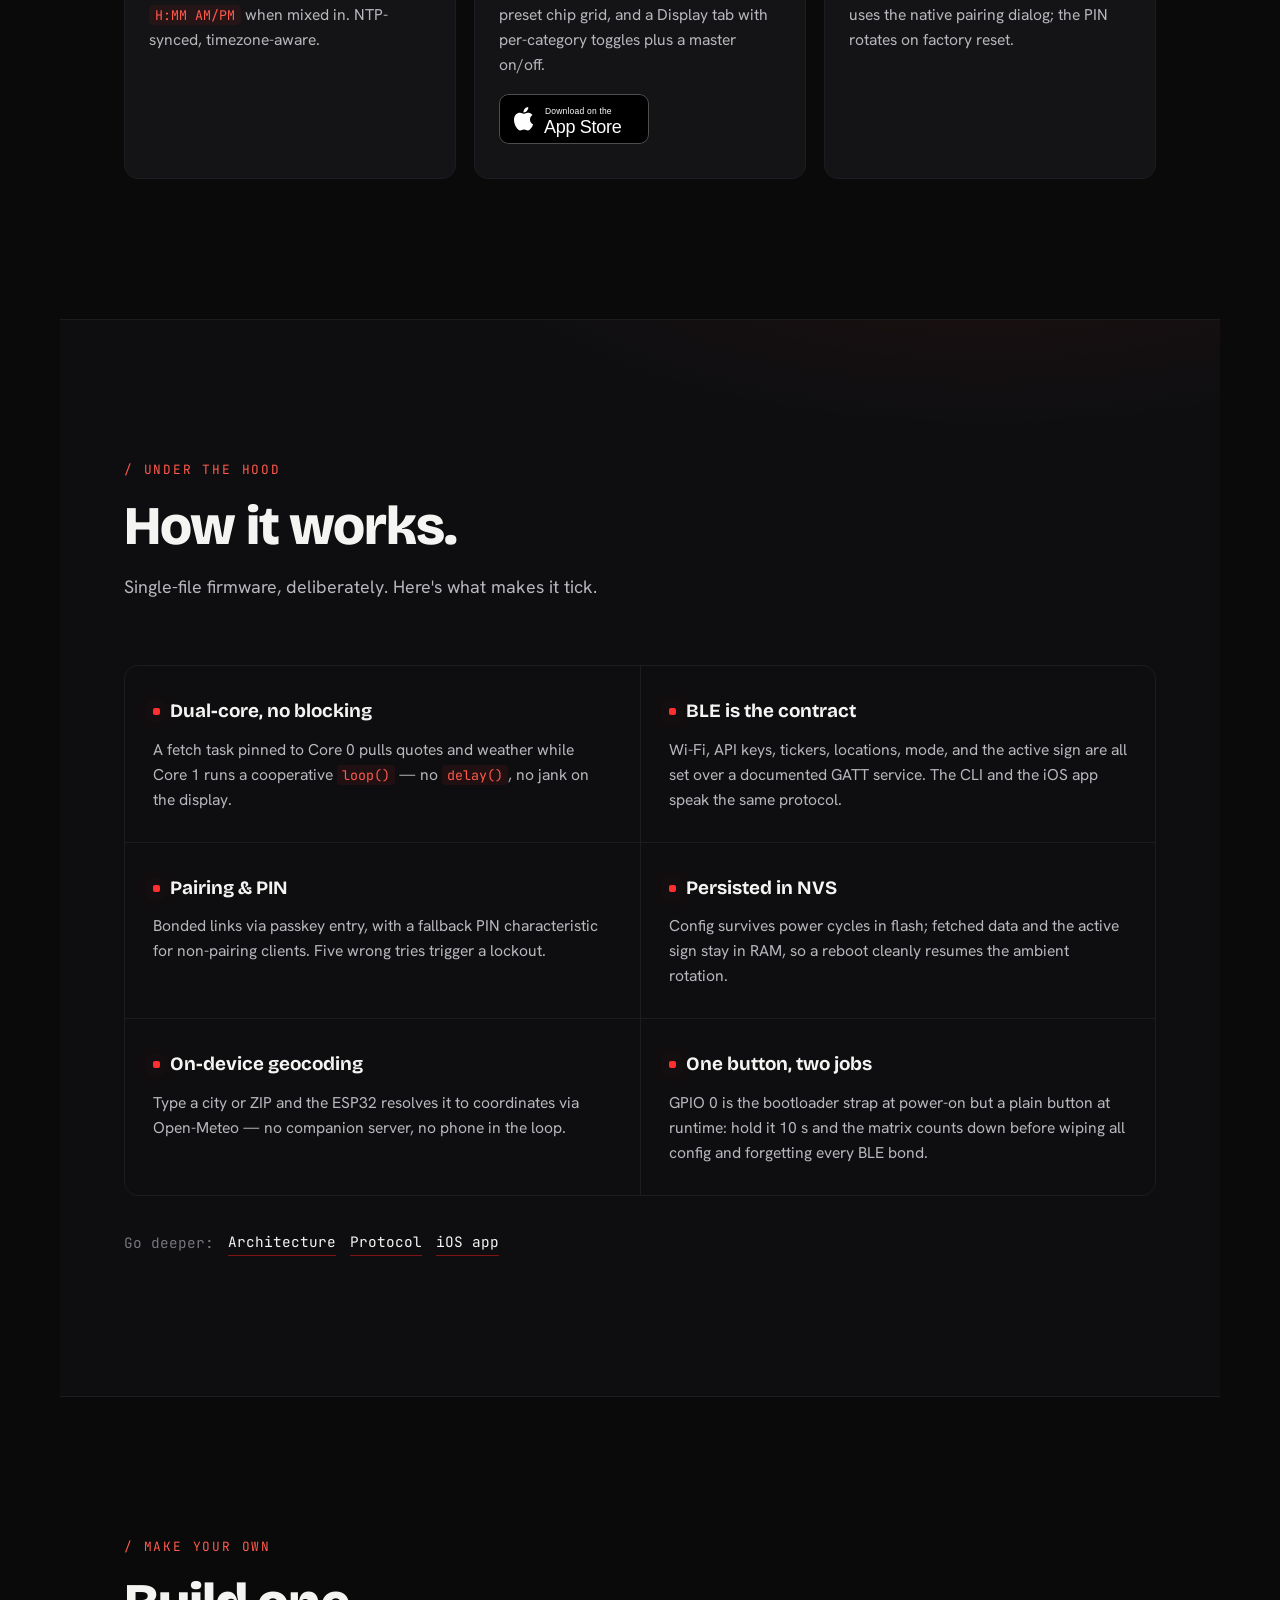
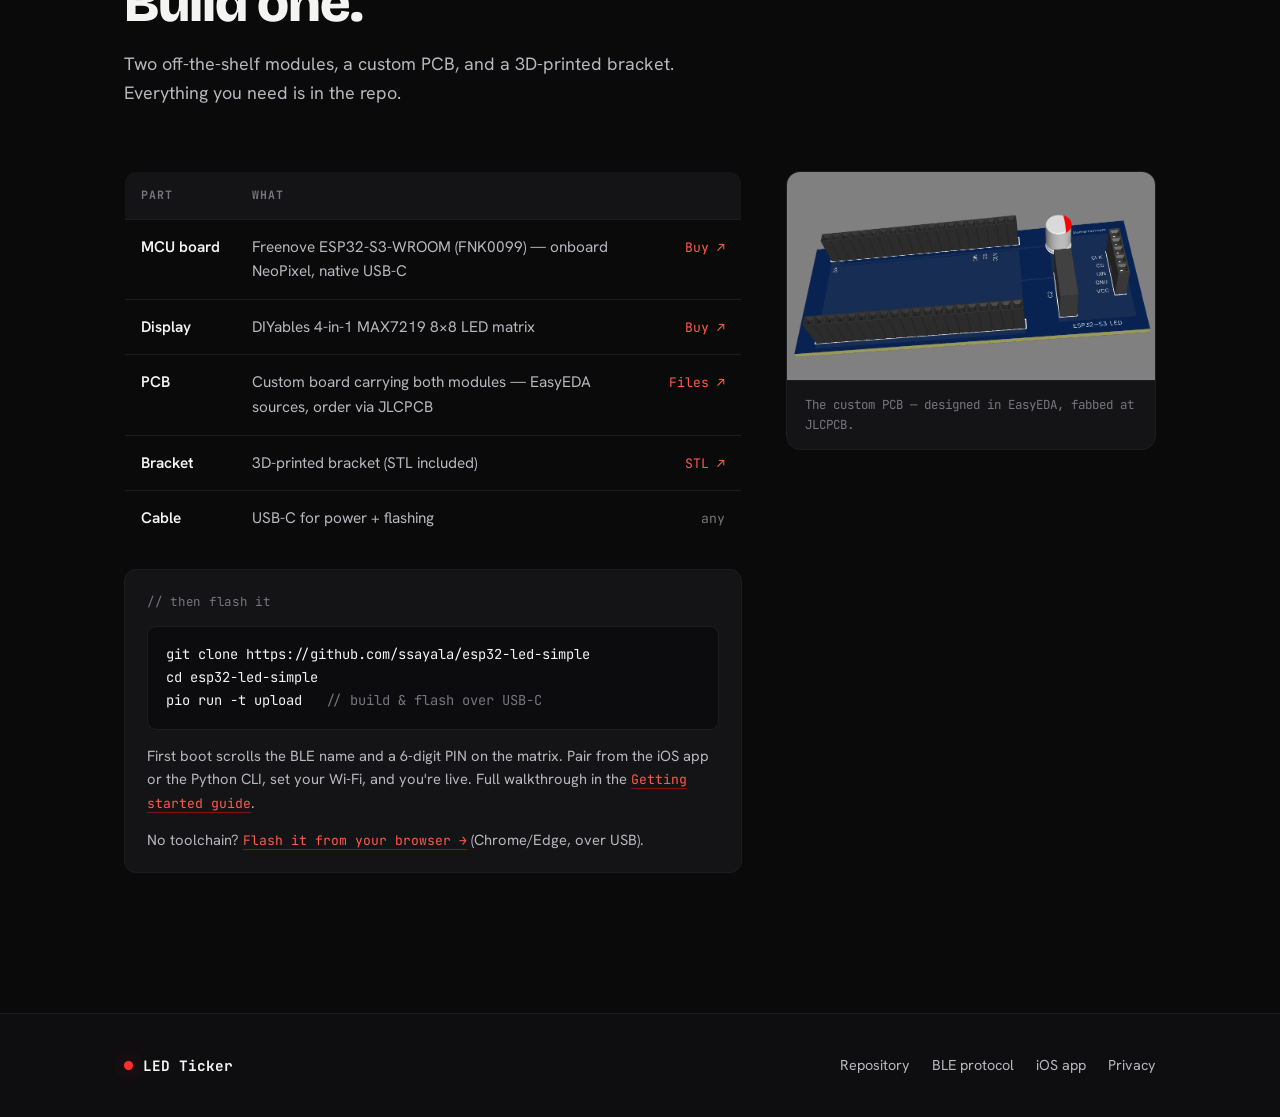
==== commit f9d56fd6: "docs: tighten hero and copy-edit the landing site - drop the four-pill hero badge row (and its now-d" ====
--- a/docs/index.html
+++ b/docs/index.html
@@ -53,20 +53,14 @@
         <p class="eyebrow"><span class="eyebrow__live">●</span> ON&nbsp;AIR · build your own</p>
         <h1 class="hero__title">A desk sign<br />that <span class="glow-text">never</span> sleeps.</h1>
         <p class="hero__lede">
-          An ambient ticker that rotates live stocks, weather, and the time —
-          then flips to a one-tap status sign on demand. Built on an ESP32-S3
-          and a 4-in-1 MAX7219 LED matrix. Configured entirely over Bluetooth.
+          An ambient ticker that rotates live stocks, weather, and the time.
+          It can flip to a one-tap status sign whenever you need it. Built on an ESP32-S3
+          and a 4-in-1 MAX7219 LED matrix, configured over Bluetooth from an iOS app.
         </p>
         <div class="hero__cta">
           <a class="btn btn--primary" href="https://github.com/ssayala/esp32-led-simple" target="_blank" rel="noopener">View on GitHub</a>
           <a class="btn btn--ghost" href="#build">Build one&nbsp;↓</a>
         </div>
-        <ul class="badges" aria-label="Project at a glance">
-          <li>ESP32-S3</li>
-          <li>BLE control</li>
-          <li>iOS app</li>
-          <li>Custom PCB</li>
-        </ul>
       </div>
       <figure class="hero__shot reveal" style="--d:.15s">
         <img src="assets/device.jpeg" alt="The LED Ticker on a desk, its red dot-matrix display reading ON AIR, wired to an ESP32-S3 board over a braided USB-C cable." width="896" height="869" />
@@ -87,12 +81,12 @@
       <article class="card reveal">
         <span class="card__ix">01</span>
         <h3>Sign mode</h3>
-        <p>One-tap status text — <code>BUSY</code>, <code>FOCUS</code>, <code>ON AIR</code> — overrides the ambient rotation, with an optional auto-clear timer.</p>
+        <p>One-tap status text (<code>BUSY</code>, <code>FOCUS</code>, <code>ON AIR</code>) overrides the ambient rotation, with an optional auto-clear timer.</p>
       </article>
       <article class="card reveal" style="--d:.05s">
         <span class="card__ix">02</span>
         <h3>Countdown timer</h3>
-        <p>A live <code>MM:SS</code> countdown from 1–99 min, capped with a random animation — fireworks, sonar, sparkle — then back to ambient.</p>
+        <p>A live <code>MM:SS</code> countdown from 1–99 min, ending in a random animation (fireworks, sonar, sparkle), then back to ambient.</p>
       </article>
       <article class="card reveal" style="--d:.1s">
         <span class="card__ix">03</span>
@@ -133,7 +127,7 @@
     <div class="section__head reveal">
       <p class="kicker">/ under the hood</p>
       <h2>How it works.</h2>
-      <p class="section__sub">Single-file firmware, deliberately. Here's what's holding it together.</p>
+      <p class="section__sub">Single-file firmware, deliberately. Here's what makes it tick.</p>
     </div>
 
     <div class="specs">
@@ -143,11 +137,11 @@
       </div>
       <div class="spec reveal" style="--d:.06s">
         <h3>BLE is the contract</h3>
-        <p>WiFi, API keys, tickers, locations, mode, and the active sign are all set over a documented GATT service. The CLI and the iOS app speak the same protocol.</p>
+        <p>Wi-Fi, API keys, tickers, locations, mode, and the active sign are all set over a documented GATT service. The CLI and the iOS app speak the same protocol.</p>
       </div>
       <div class="spec reveal" style="--d:.12s">
         <h3>Pairing &amp; PIN</h3>
-        <p>Bonded links via passkey entry, with a fallback PIN characteristic for non-pairing clients. Five wrong tries buys a lockout.</p>
+        <p>Bonded links via passkey entry, with a fallback PIN characteristic for non-pairing clients. Five wrong tries trigger a lockout.</p>
       </div>
       <div class="spec reveal" style="--d:.18s">
         <h3>Persisted in NVS</h3>
@@ -155,7 +149,7 @@
       </div>
       <div class="spec reveal" style="--d:.24s">
         <h3>On-device geocoding</h3>
-        <p>Type a city or ZIP and the ESP32 resolves it to coordinates itself via Open-Meteo — no companion server, the device does its own lookups and fetches.</p>
+        <p>Type a city or ZIP and the ESP32 resolves it to coordinates via Open-Meteo — no companion server, no phone in the loop.</p>
       </div>
       <div class="spec reveal" style="--d:.3s">
         <h3>One button, two jobs</h3>
@@ -219,7 +213,7 @@
           <pre><code>git clone https://github.com/ssayala/esp32-led-simple
 cd esp32-led-simple
 pio run -t upload   <span class="c">// build &amp; flash over USB-C</span></code></pre>
-          <p class="flash__note">First boot scrolls the BLE name and a 6-digit PIN on the matrix. Pair from the iOS app or the Python CLI, set your WiFi, and you're live. Full walkthrough in the <a href="https://github.com/ssayala/esp32-led-simple/blob/main/GETTING_STARTED.md" target="_blank" rel="noopener">Getting started guide</a>.</p>
+          <p class="flash__note">First boot scrolls the BLE name and a 6-digit PIN on the matrix. Pair from the iOS app or the Python CLI, set your Wi-Fi, and you're live. Full walkthrough in the <a href="https://github.com/ssayala/esp32-led-simple/blob/main/GETTING_STARTED.md" target="_blank" rel="noopener">Getting started guide</a>.</p>
           <p class="flash__note">No toolchain? <a href="flash.html">Flash it from your browser →</a> (Chrome/Edge, over USB).</p>
         </div>
       </div>
--- a/docs/style.css
+++ b/docs/style.css
@@ -208,16 +208,6 @@
 .btn--ghost { border-color: var(--line); color: var(--ink); }
 .btn--ghost:hover { border-color: var(--led-deep); background: rgba(255,47,47,.06); transform: translateY(-2px); }
 
-.badges {
-  display: flex; flex-wrap: wrap; gap: 10px; margin-top: 38px; list-style: none;
-}
-.badges li {
-  font-family: var(--mono); font-size: .76rem; letter-spacing: .04em;
-  color: var(--ink-mid);
-  padding: 6px 13px; border: 1px solid var(--line); border-radius: 7px;
-  background: var(--surface);
-}
-
 .hero__shot { position: relative; }
 .hero__shot img {
   width: 100%; height: auto; display: block; border-radius: 16px;
@@ -314,6 +304,8 @@
   transition: color .2s ease, border-color .2s ease;
 }
 .reading a:hover { color: var(--led-soft); border-color: var(--led); }
+/* on phones, drop the label to its own line so the links wrap as a clean group */
+@media (max-width: 540px) { .reading span { flex-basis: 100%; } }
 
 /* ---------- build ---------- */
 .build__grid {
@@ -321,6 +313,9 @@
   align-items: start;
 }
 @media (max-width: 880px) { .build__grid { grid-template-columns: 1fr; } }
+/* let grid items shrink so the non-wrapping <pre> scrolls internally
+   instead of stretching the column and forcing the page sideways */
+.bom, .pcb { min-width: 0; }
 
 .bom table {
   width: 100%; border-collapse: collapse; font-size: .96rem;
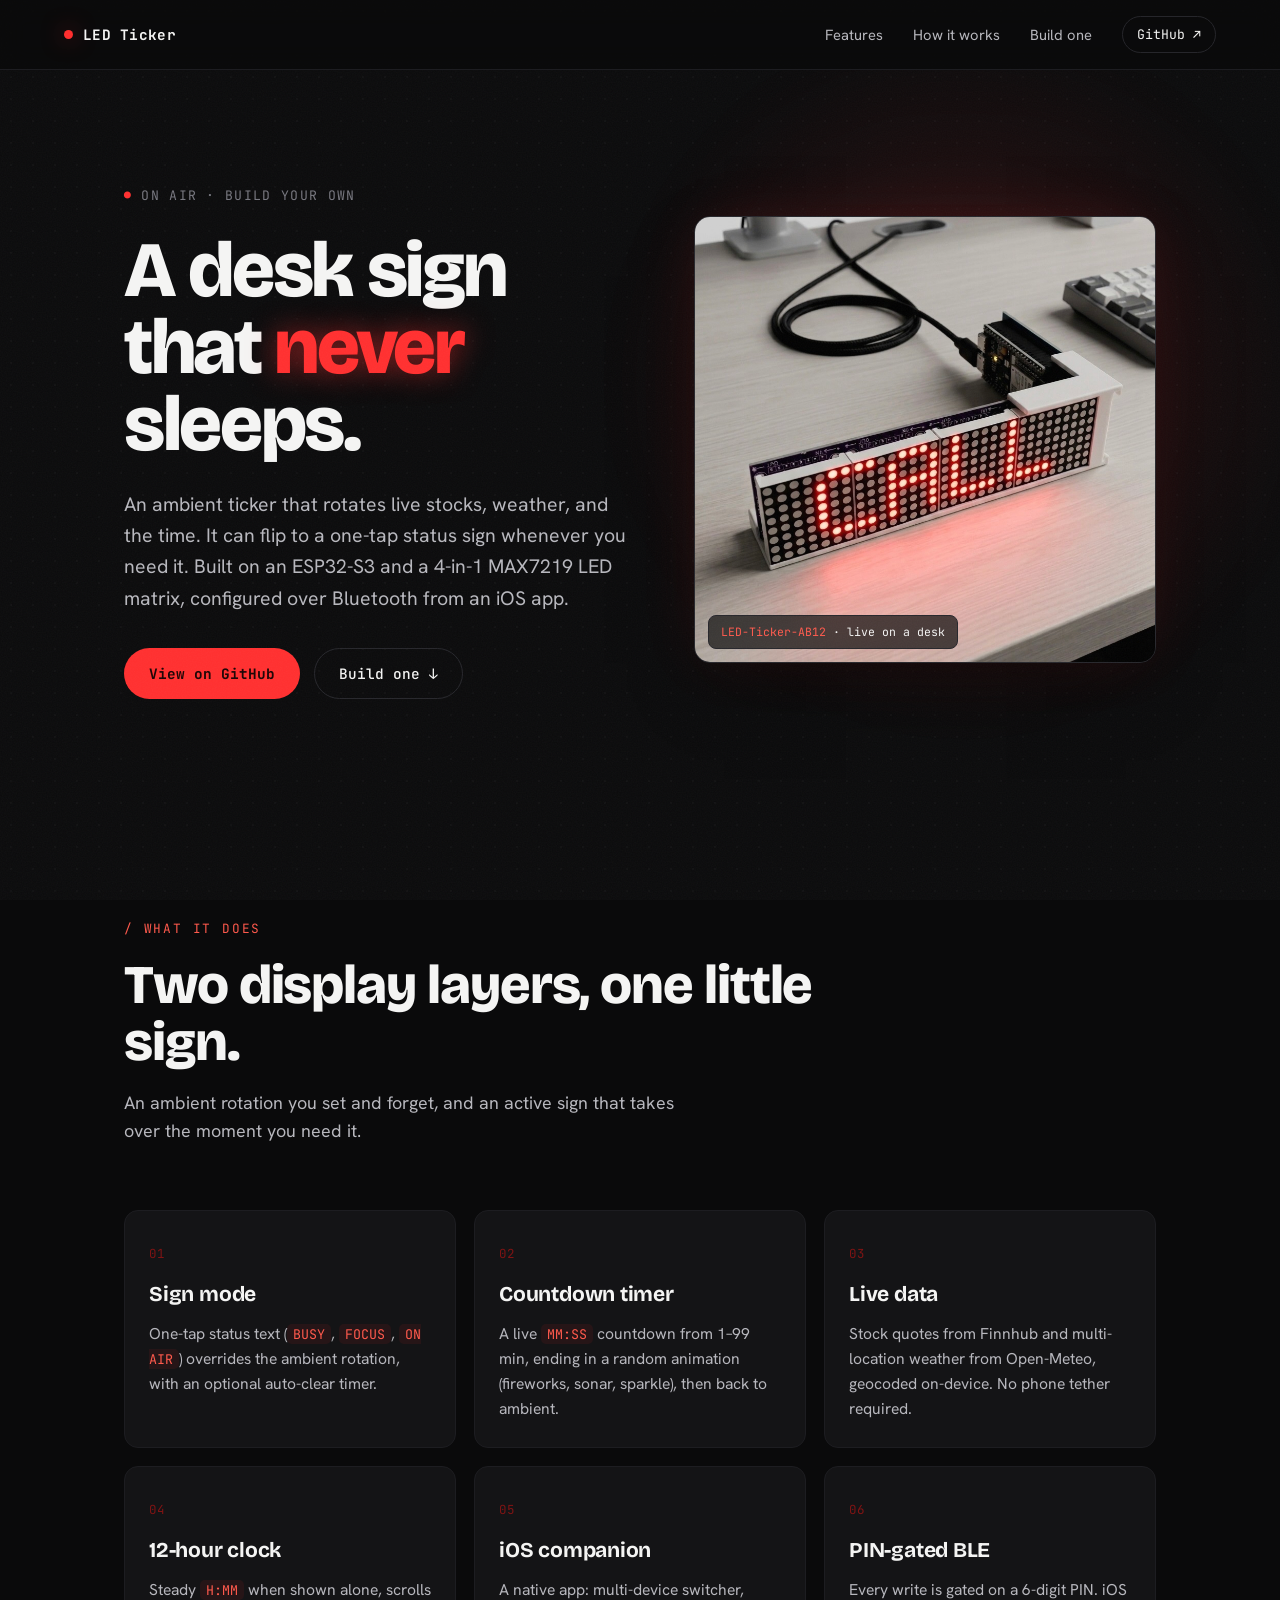
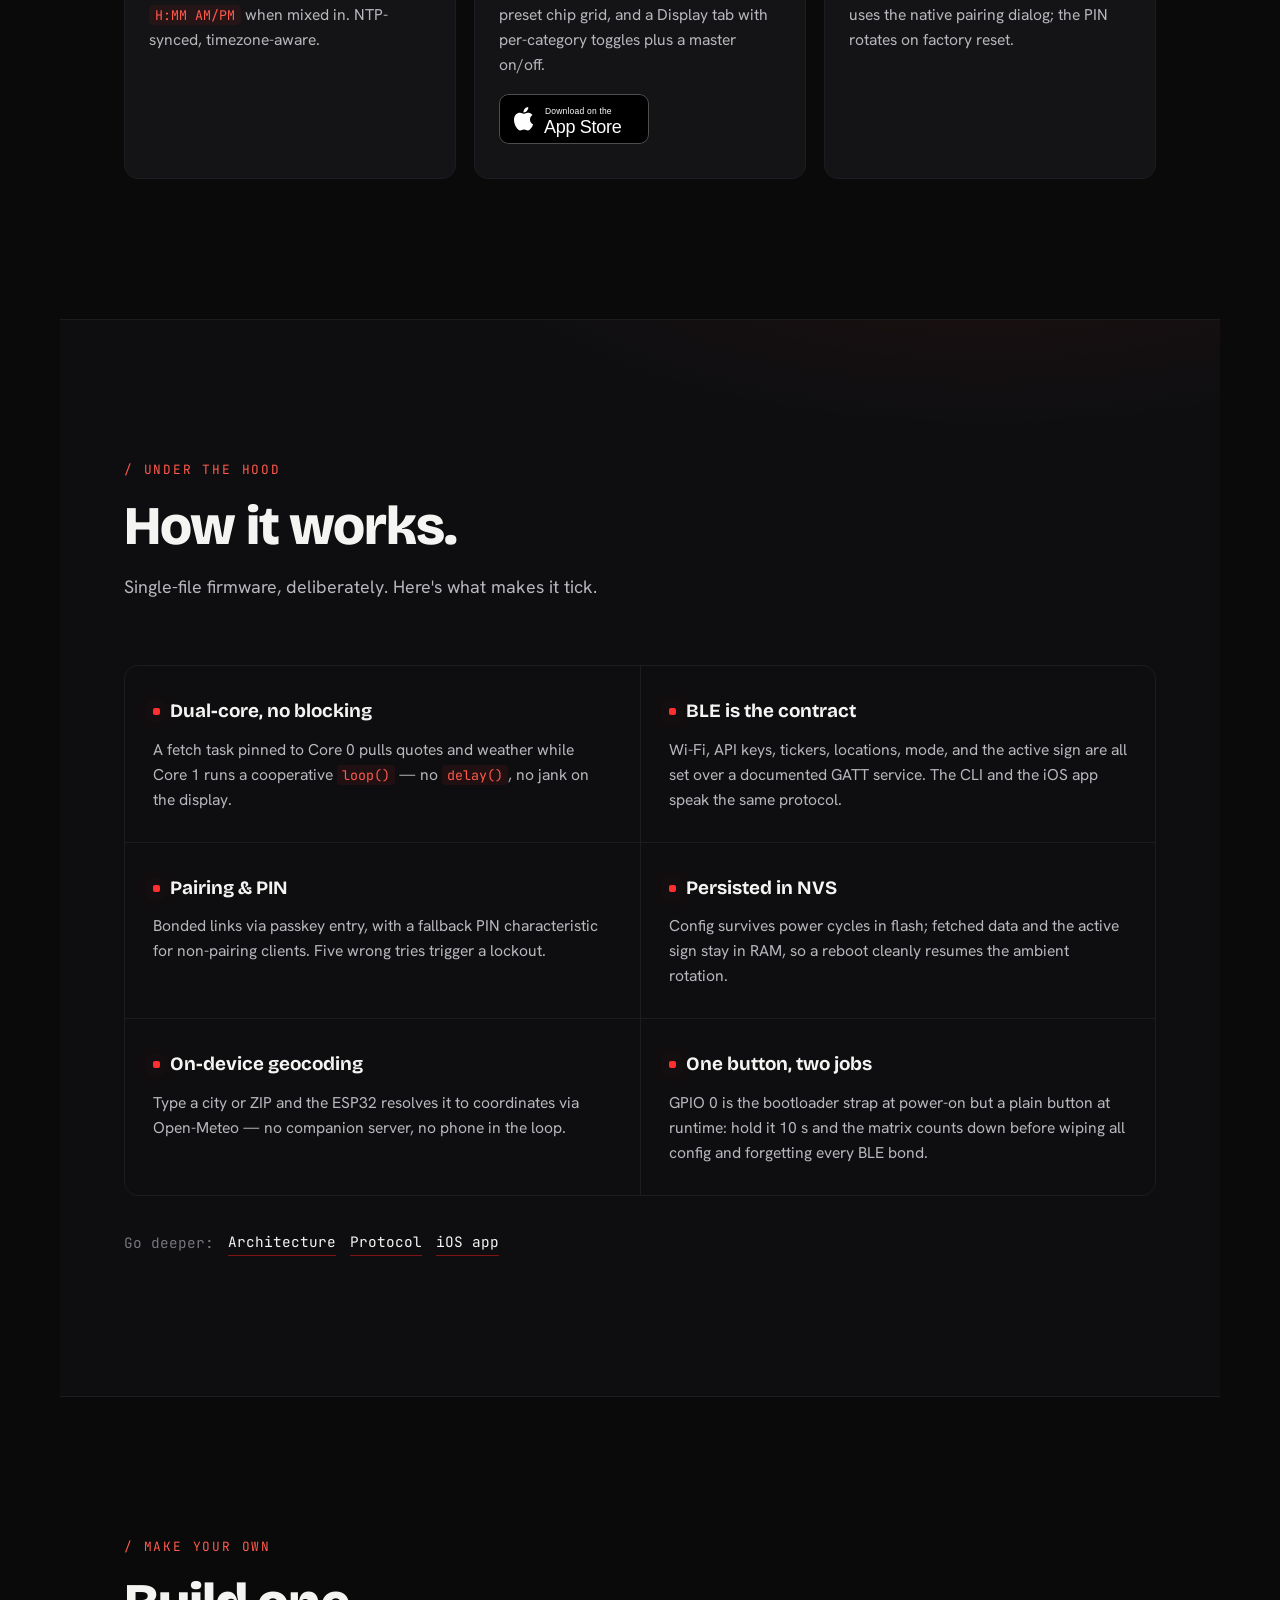
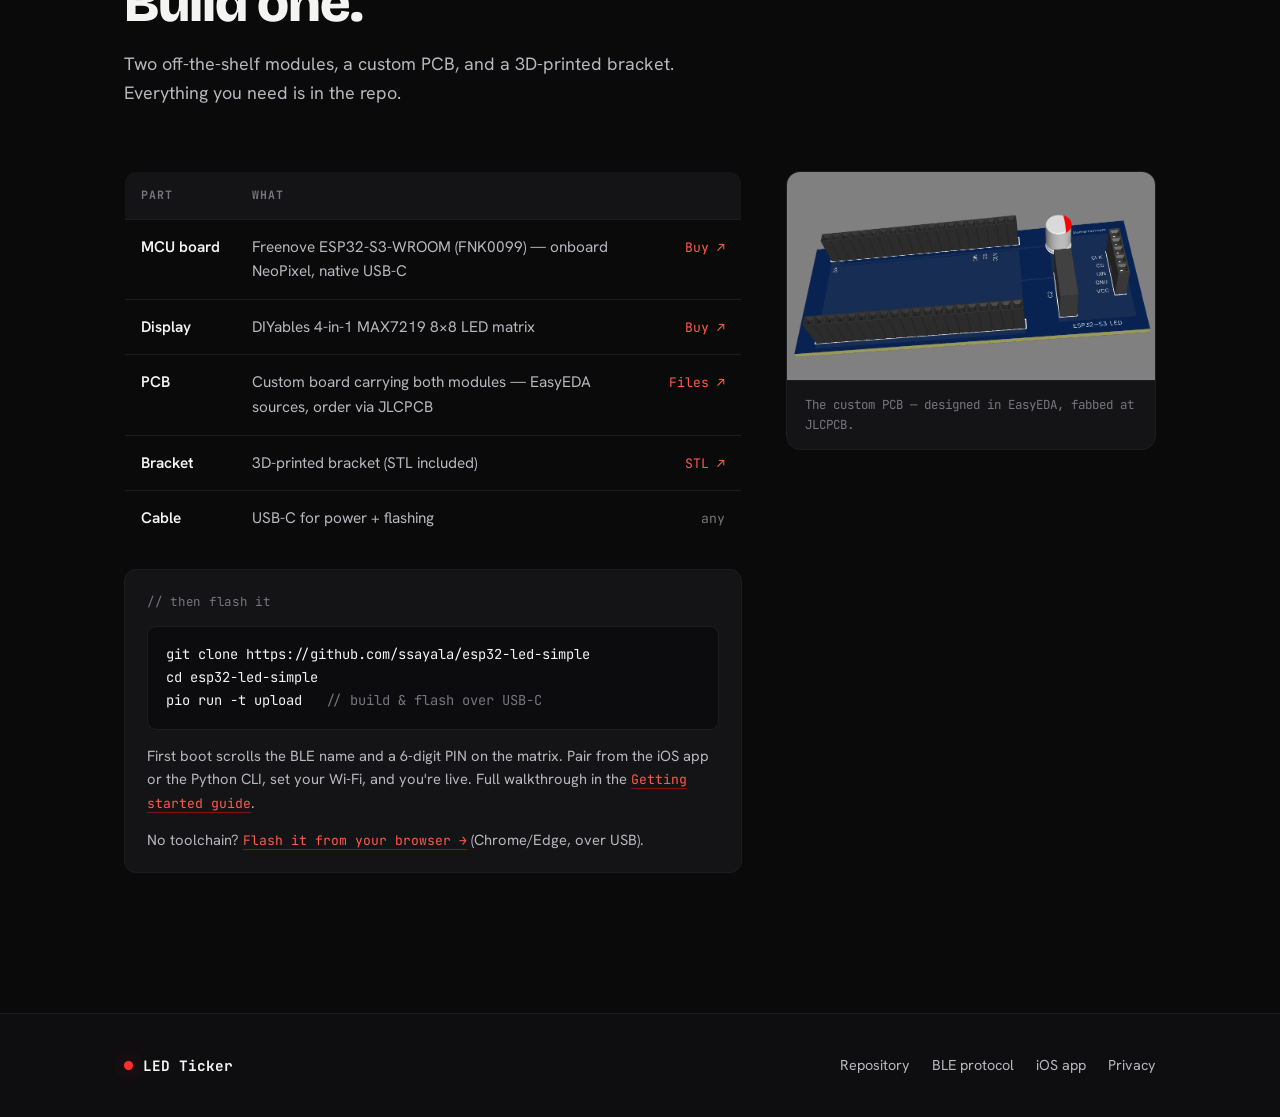
==== commit 82b16e19: "docs: 'one little box' -> 'one little sign' in the features heading 'box' was inaccurate (no enclosu" ====
--- a/docs/index.html
+++ b/docs/index.html
@@ -73,7 +73,7 @@
   <section class="section" id="features">
     <div class="section__head reveal">
       <p class="kicker">/ what it does</p>
-      <h2>Two display layers, one little box.</h2>
+      <h2>Two display layers, one little sign.</h2>
       <p class="section__sub">An ambient rotation you set and forget, and an active sign that takes over the moment you need it.</p>
     </div>
 
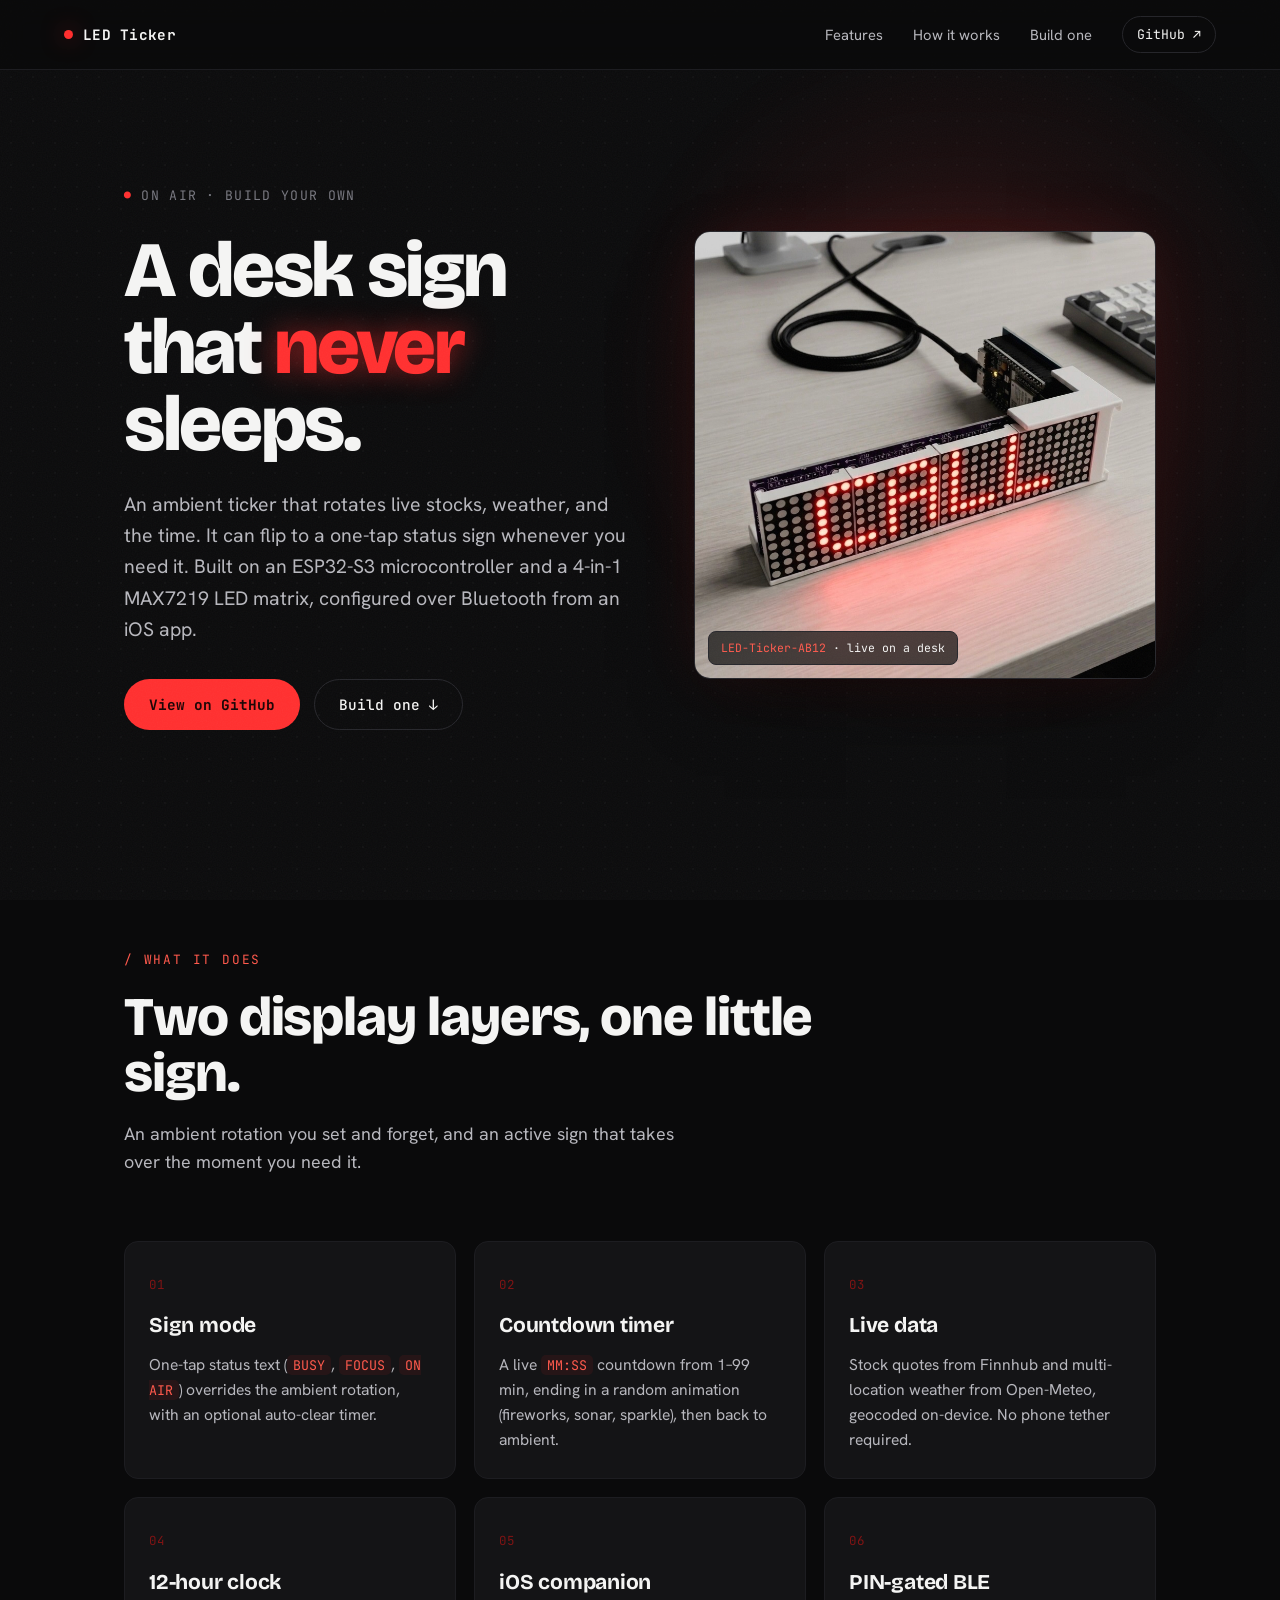
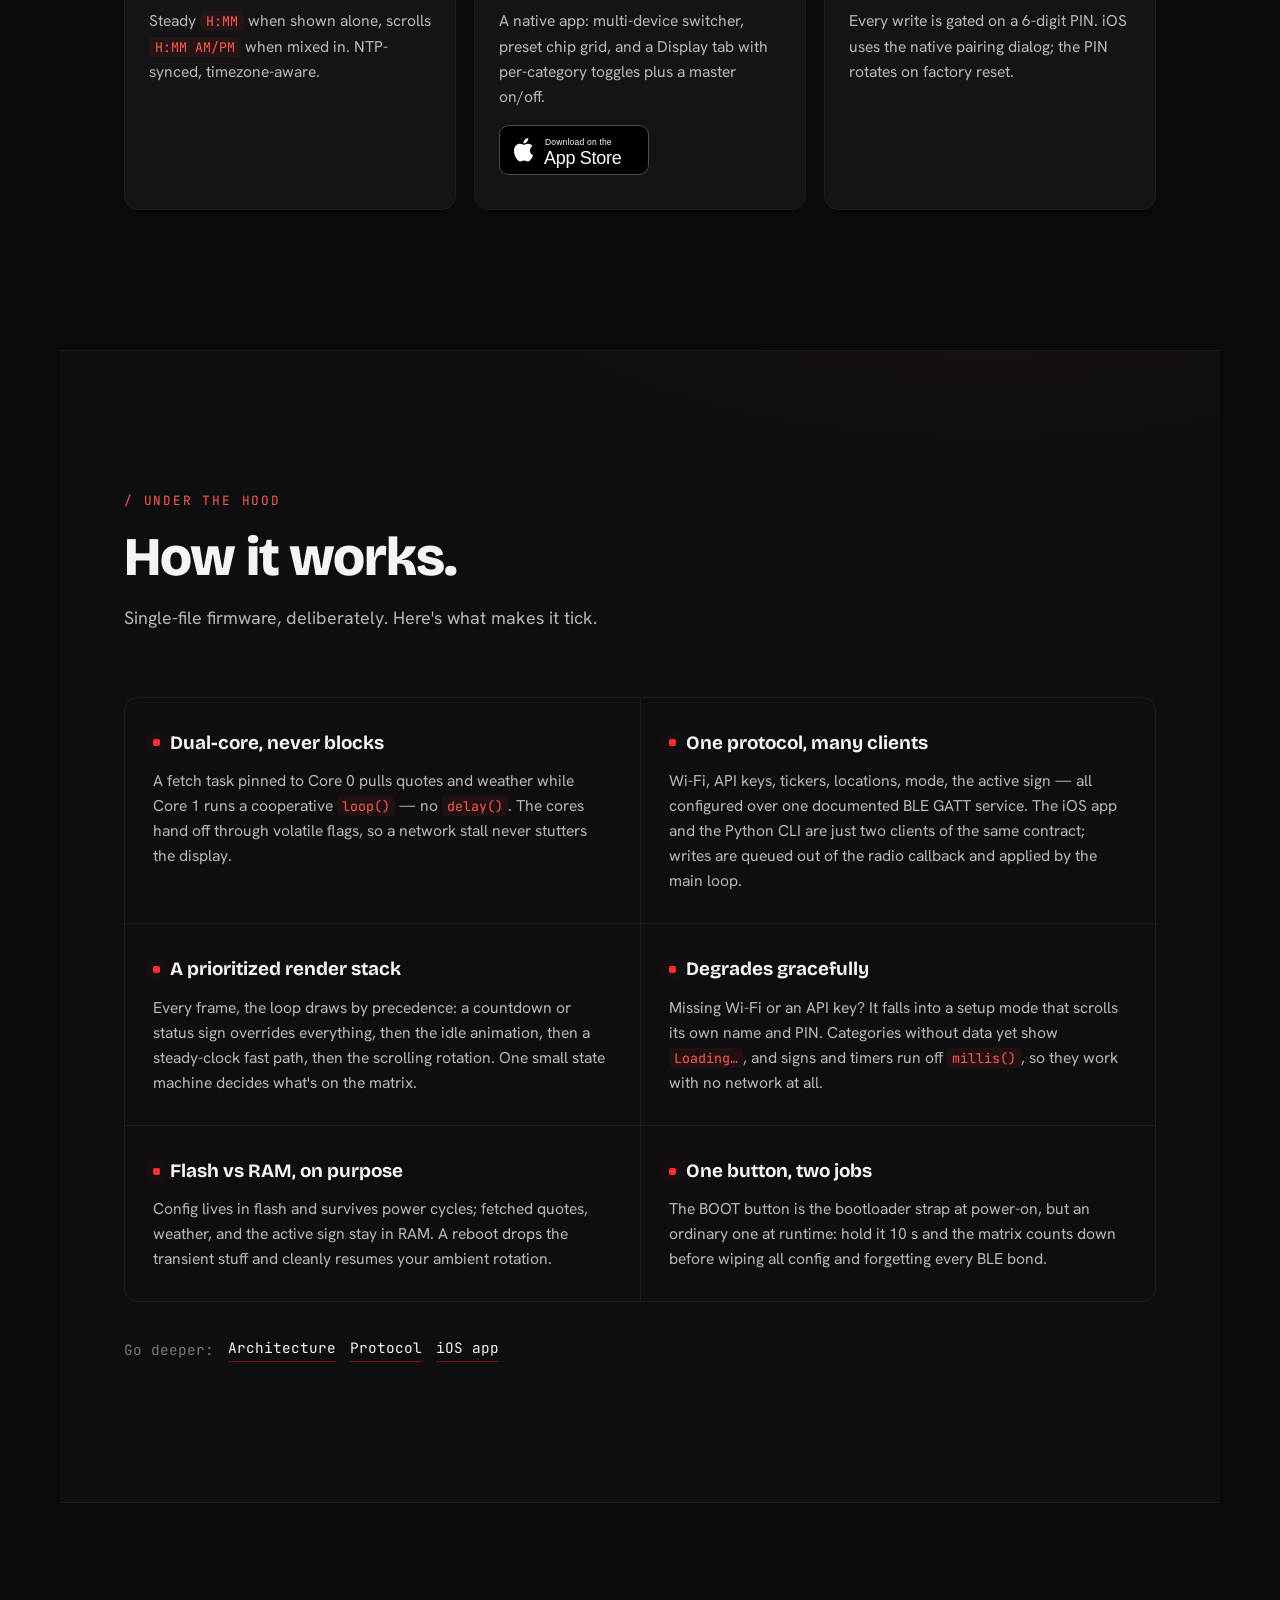
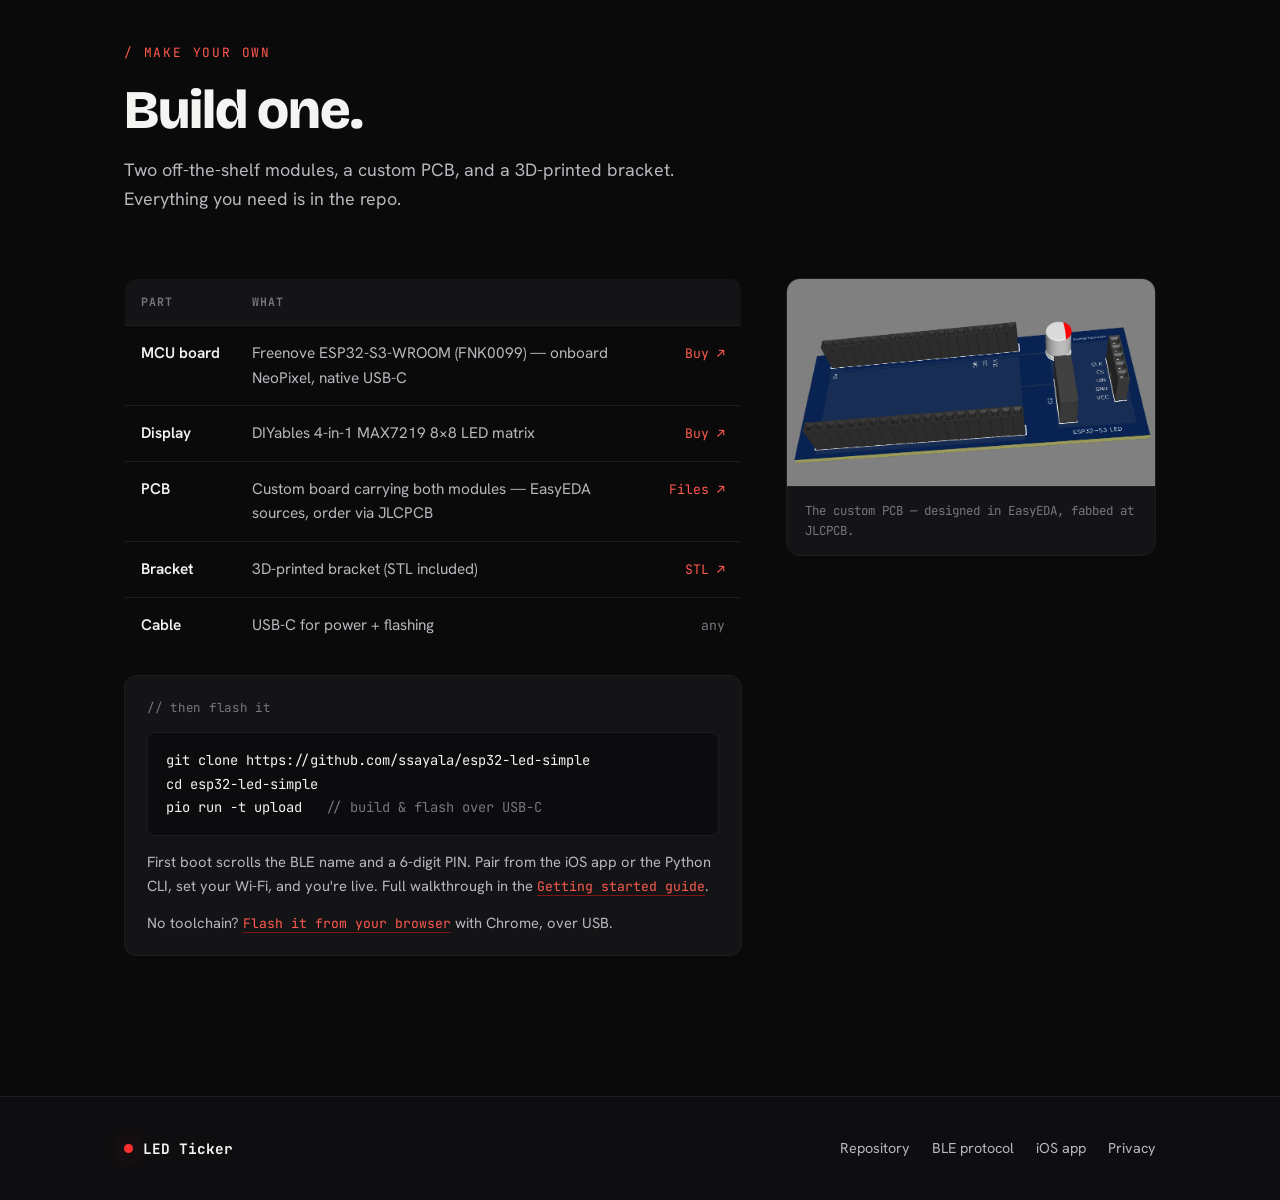
==== commit 4de876eb: "docs: rewrite 'How it works' and polish hero/meta copy - replace the Pairing & PIN and On-device geo" ====
--- a/docs/index.html
+++ b/docs/index.html
@@ -4,13 +4,13 @@
   <meta charset="UTF-8" />
   <meta name="viewport" content="width=device-width, initial-scale=1.0, viewport-fit=cover" />
   <meta name="theme-color" content="#0a0a0b" />
-  <title>LED Ticker — a desk sign & ambient ticker on an ESP32-S3</title>
-  <meta name="description" content="A desk sign and ambient ticker built on an ESP32-S3 and a 4-in-1 MAX7219 LED matrix. Live stocks, weather, and a clock; a one-tap status sign; configured entirely over Bluetooth with an iOS companion app." />
+  <title>LED Ticker — a desk sign & ambient ticker</title>
+  <meta name="description" content="A desk sign and ambient ticker built on an ESP32-S3 microcontroller and a MAX7219 LED matrix. Live stocks, weather, and a clock; a one-tap status sign; configured entirely over Bluetooth with an iOS companion app." />
 
   <!-- Open Graph / LinkedIn card -->
   <meta property="og:type" content="website" />
-  <meta property="og:title" content="LED Ticker — ESP32-S3 desk sign & ambient ticker" />
-  <meta property="og:description" content="Live stocks, weather, and a clock. A one-tap status sign. Configured over Bluetooth, with an iOS companion app. Custom firmware + PCB." />
+  <meta property="og:title" content="LED Ticker — a desk sign & ambient ticker" />
+  <meta property="og:description" content="Live stocks, weather, and a clock. A one-tap status sign. Configured over Bluetooth, with an iOS companion app." />
   <meta property="og:image" content="https://ledticker.app/assets/device.jpeg" />
   <meta property="og:url" content="https://ledticker.app/" />
   <meta name="twitter:card" content="summary_large_image" />
@@ -55,7 +55,7 @@
         <p class="hero__lede">
           An ambient ticker that rotates live stocks, weather, and the time.
           It can flip to a one-tap status sign whenever you need it. Built on an ESP32-S3
-          and a 4-in-1 MAX7219 LED matrix, configured over Bluetooth from an iOS app.
+          microcontroller and a 4-in-1 MAX7219 LED matrix, configured over Bluetooth from an iOS app.
         </p>
         <div class="hero__cta">
           <a class="btn btn--primary" href="https://github.com/ssayala/esp32-led-simple" target="_blank" rel="noopener">View on GitHub</a>
@@ -102,8 +102,7 @@
         <span class="card__ix">05</span>
         <h3>iOS companion</h3>
         <p>A native app: multi-device switcher, preset chip grid, and a Display tab with per-category toggles plus a master on/off.</p>
-        <!-- TODO before publishing the page: replace id0000000000 with the real App Store ID from App Store Connect. -->
-        <a class="appstore" href="https://apps.apple.com/app/id0000000000" target="_blank" rel="noopener" aria-label="Download on the App Store">
+        <a class="appstore" href="https://apps.apple.com/app/id6772027776" target="_blank" rel="noopener" aria-label="Download on the App Store">
           <svg class="appstore__svg" width="150" height="50" viewBox="0 0 150 50" role="img" aria-hidden="true" xmlns="http://www.w3.org/2000/svg">
             <rect x="0.5" y="0.5" width="149" height="49" rx="9" fill="#000" stroke="rgba(255,255,255,.28)"/>
             <g transform="translate(15,13) scale(0.0235)" fill="#fff">
@@ -132,28 +131,28 @@
 
     <div class="specs">
       <div class="spec reveal">
-        <h3>Dual-core, no blocking</h3>
-        <p>A fetch task pinned to Core&nbsp;0 pulls quotes and weather while Core&nbsp;1 runs a cooperative <code>loop()</code> — no <code>delay()</code>, no jank on the display.</p>
+        <h3>Dual-core, never blocks</h3>
+        <p>A fetch task pinned to Core&nbsp;0 pulls quotes and weather while Core&nbsp;1 runs a cooperative <code>loop()</code> — no <code>delay()</code>. The cores hand off through volatile flags, so a network stall never stutters the display.</p>
       </div>
       <div class="spec reveal" style="--d:.06s">
-        <h3>BLE is the contract</h3>
-        <p>Wi-Fi, API keys, tickers, locations, mode, and the active sign are all set over a documented GATT service. The CLI and the iOS app speak the same protocol.</p>
+        <h3>One protocol, many clients</h3>
+        <p>Wi-Fi, API keys, tickers, locations, mode, the active sign — all configured over one documented BLE GATT service. The iOS app and the Python CLI are just two clients of the same contract; writes are queued out of the radio callback and applied by the main loop.</p>
       </div>
       <div class="spec reveal" style="--d:.12s">
-        <h3>Pairing &amp; PIN</h3>
-        <p>Bonded links via passkey entry, with a fallback PIN characteristic for non-pairing clients. Five wrong tries trigger a lockout.</p>
+        <h3>A prioritized render stack</h3>
+        <p>Every frame, the loop draws by precedence: a countdown or status sign overrides everything, then the idle animation, then a steady-clock fast path, then the scrolling rotation. One small state machine decides what's on the matrix.</p>
       </div>
       <div class="spec reveal" style="--d:.18s">
-        <h3>Persisted in NVS</h3>
-        <p>Config survives power cycles in flash; fetched data and the active sign stay in RAM, so a reboot cleanly resumes the ambient rotation.</p>
+        <h3>Degrades gracefully</h3>
+        <p>Missing Wi-Fi or an API key? It falls into a setup mode that scrolls its own name and PIN. Categories without data yet show <code>Loading…</code>, and signs and timers run off <code>millis()</code>, so they work with no network at all.</p>
       </div>
       <div class="spec reveal" style="--d:.24s">
-        <h3>On-device geocoding</h3>
-        <p>Type a city or ZIP and the ESP32 resolves it to coordinates via Open-Meteo — no companion server, no phone in the loop.</p>
+        <h3>Flash vs RAM, on purpose</h3>
+        <p>Config lives in flash and survives power cycles; fetched quotes, weather, and the active sign stay in RAM. A reboot drops the transient stuff and cleanly resumes your ambient rotation.</p>
       </div>
       <div class="spec reveal" style="--d:.3s">
         <h3>One button, two jobs</h3>
-        <p>GPIO&nbsp;0 is the bootloader strap at power-on but a plain button at runtime: hold it 10&nbsp;s and the matrix counts down before wiping all config and forgetting every BLE bond.</p>
+        <p>The BOOT button is the bootloader strap at power-on, but an ordinary one at runtime: hold it 10&nbsp;s and the matrix counts down before wiping all config and forgetting every BLE bond.</p>
       </div>
     </div>
 
@@ -213,8 +212,8 @@
           <pre><code>git clone https://github.com/ssayala/esp32-led-simple
 cd esp32-led-simple
 pio run -t upload   <span class="c">// build &amp; flash over USB-C</span></code></pre>
-          <p class="flash__note">First boot scrolls the BLE name and a 6-digit PIN on the matrix. Pair from the iOS app or the Python CLI, set your Wi-Fi, and you're live. Full walkthrough in the <a href="https://github.com/ssayala/esp32-led-simple/blob/main/GETTING_STARTED.md" target="_blank" rel="noopener">Getting started guide</a>.</p>
-          <p class="flash__note">No toolchain? <a href="flash.html">Flash it from your browser →</a> (Chrome/Edge, over USB).</p>
+          <p class="flash__note">First boot scrolls the BLE name and a 6-digit PIN. Pair from the iOS app or the Python CLI, set your Wi-Fi, and you're live. Full walkthrough in the <a href="https://github.com/ssayala/esp32-led-simple/blob/main/GETTING_STARTED.md" target="_blank" rel="noopener">Getting started guide</a>.</p>
+          <p class="flash__note">No toolchain? <a href="flash.html">Flash it from your browser</a>&nbsp;with Chrome, over USB.</p>
         </div>
       </div>
 
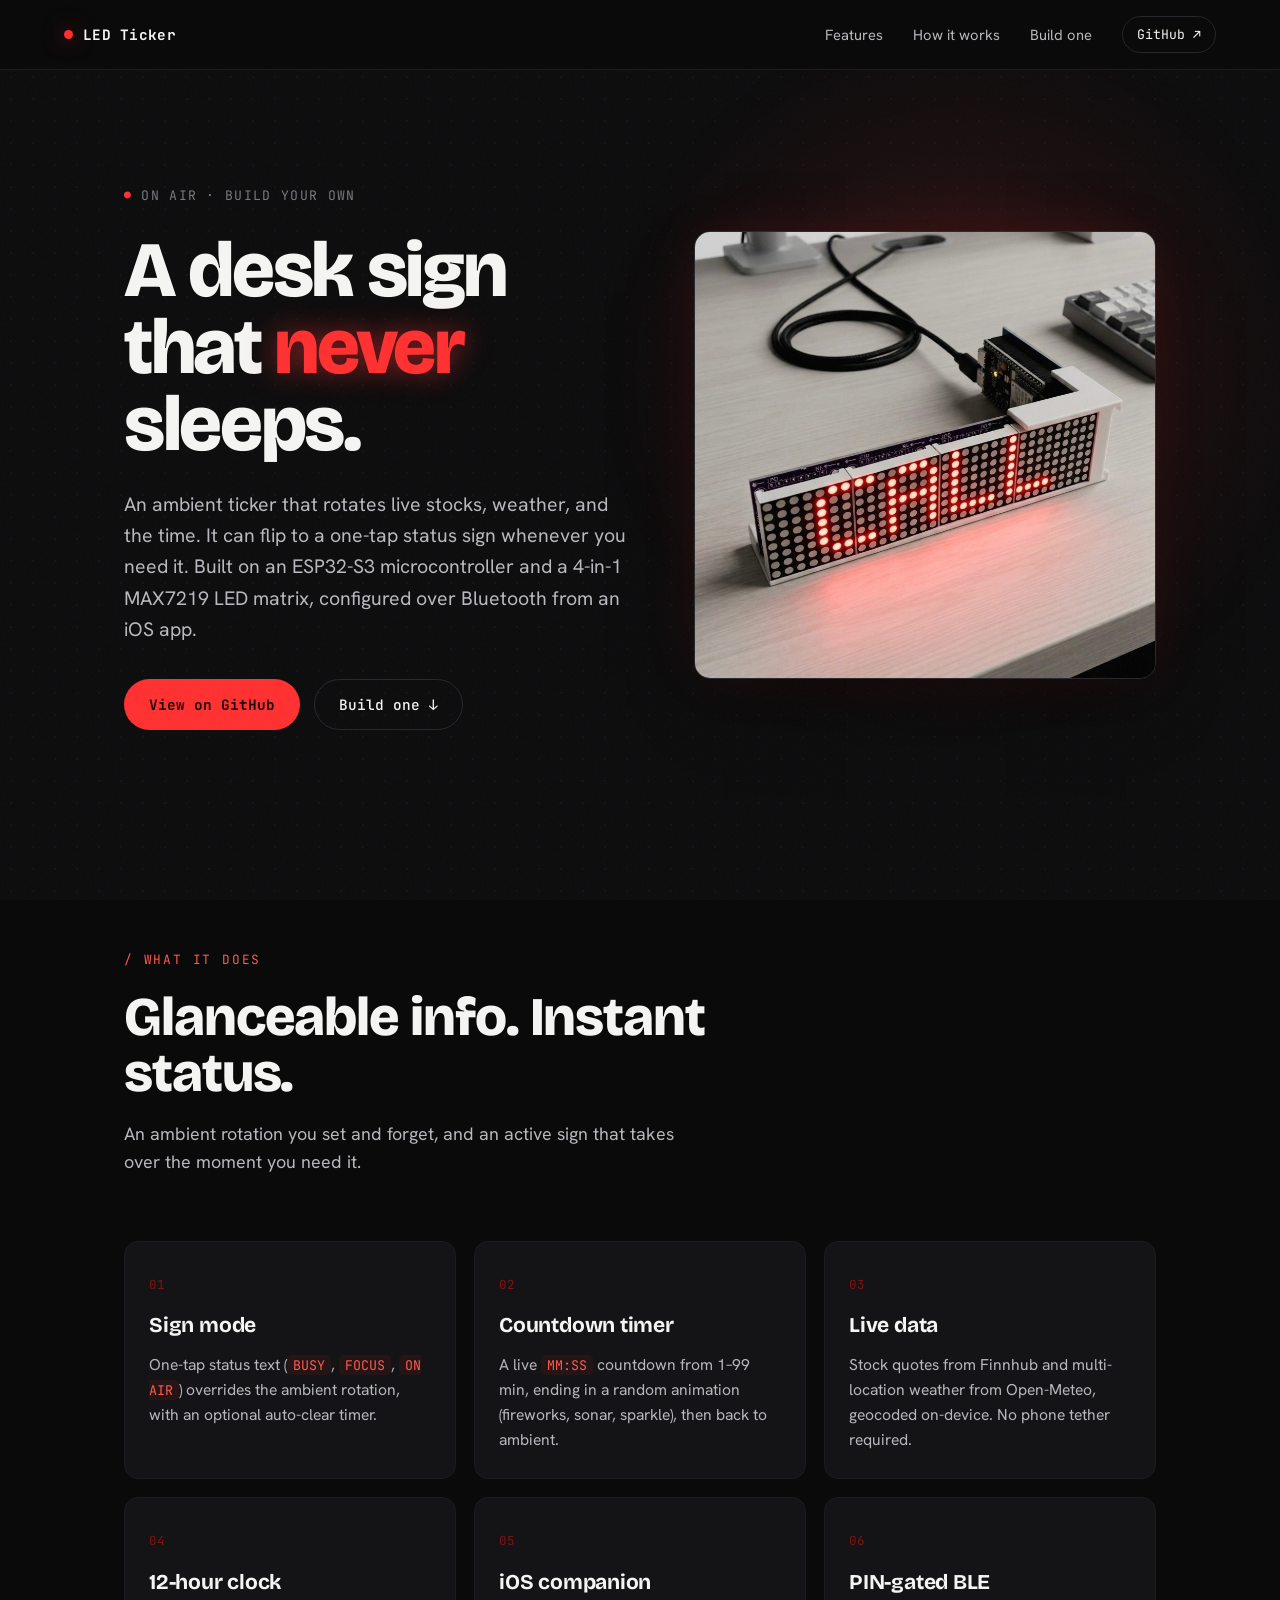
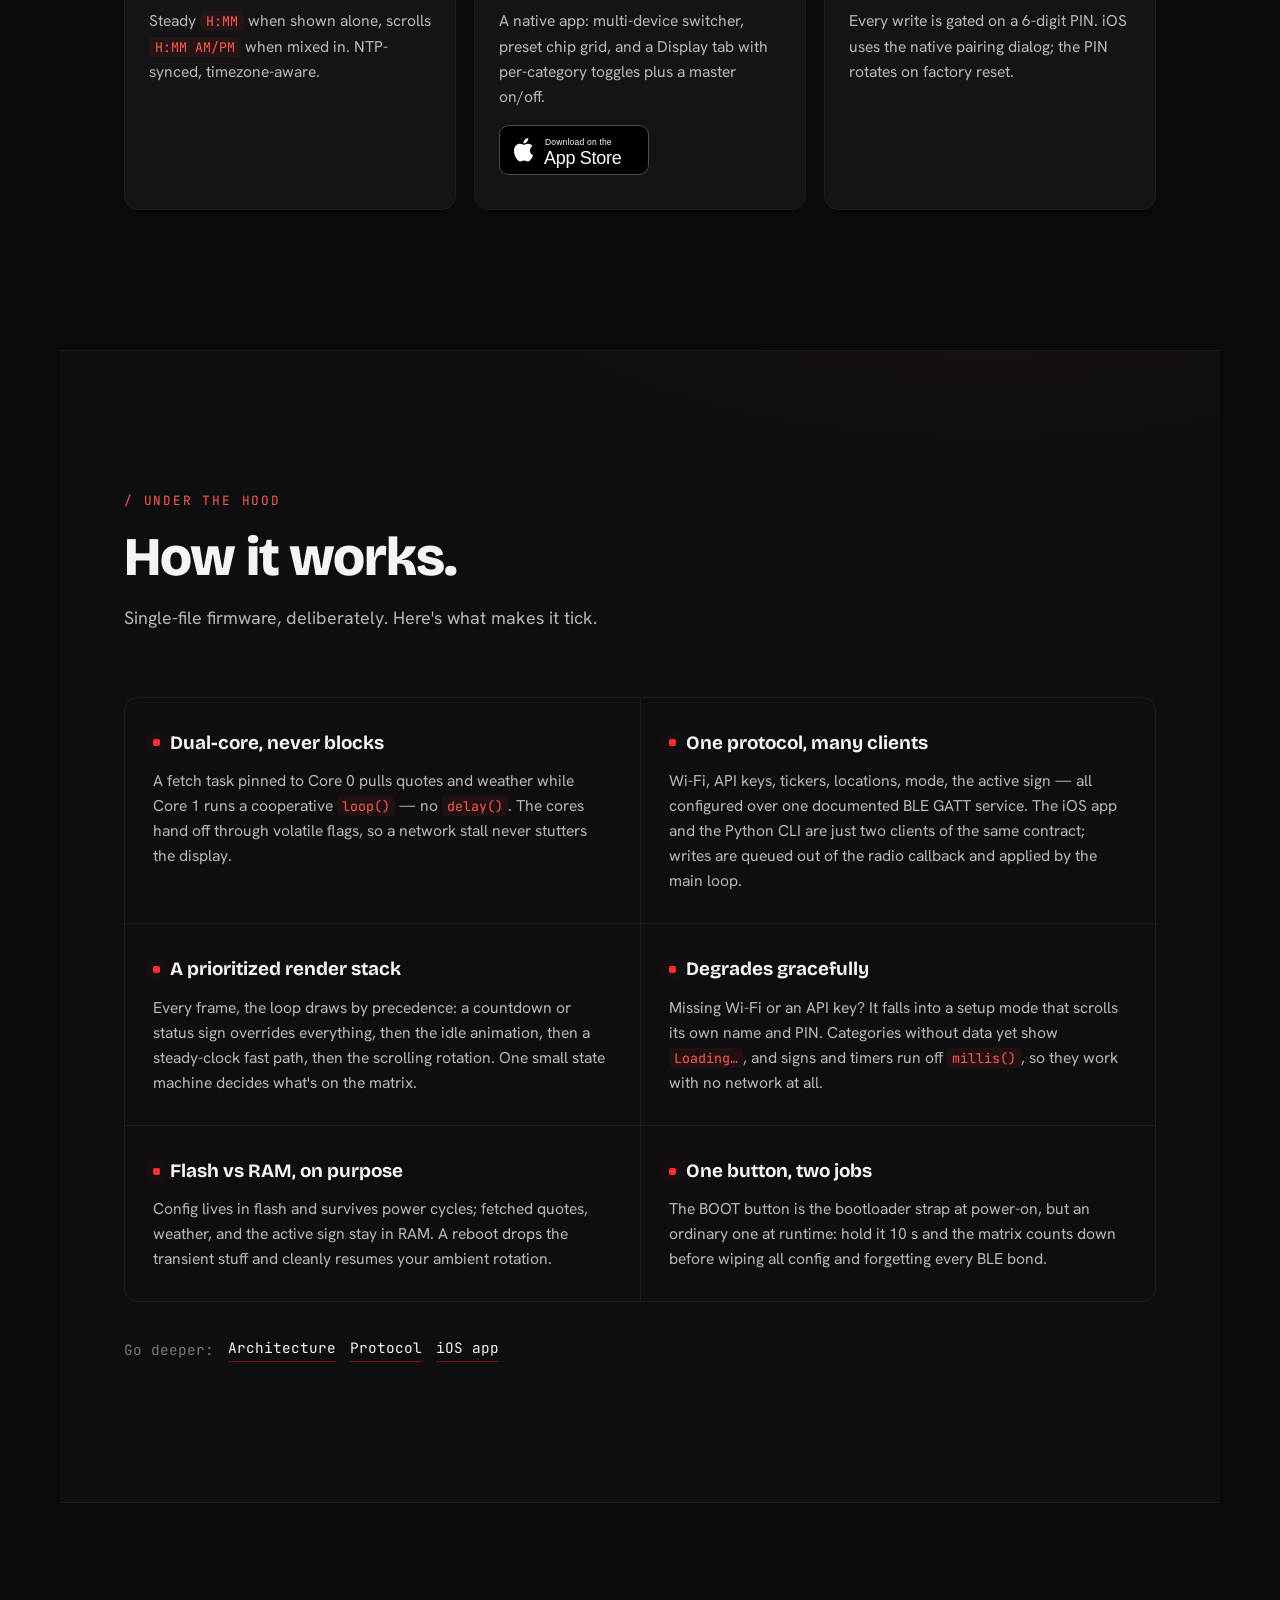
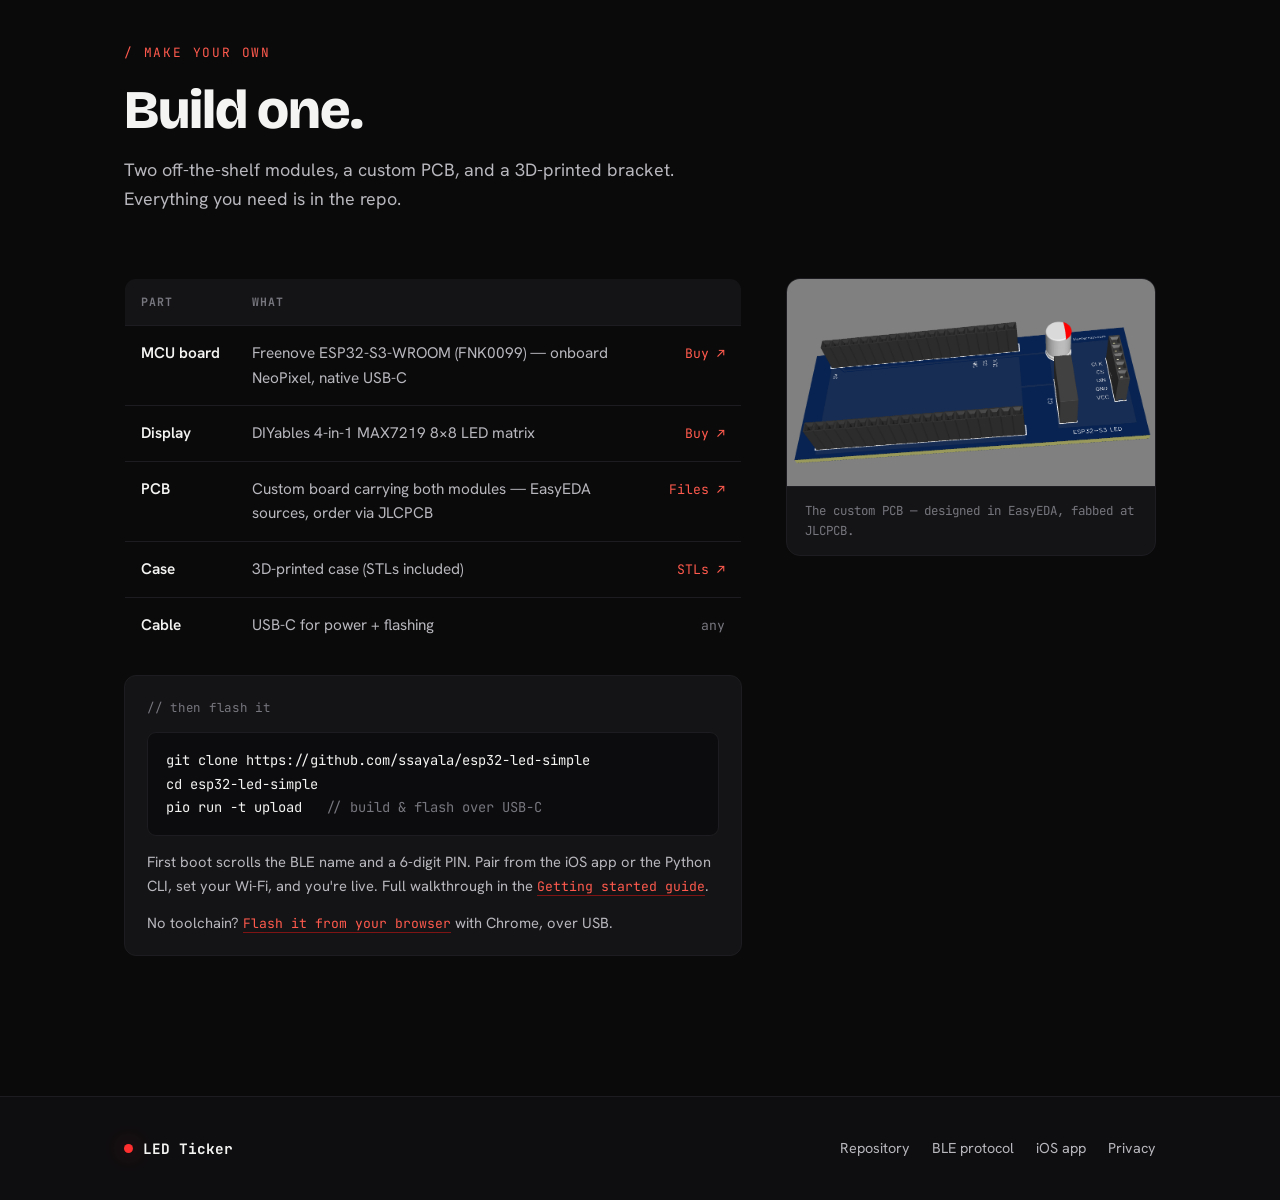
==== commit 7f7fbad6: "Move STL files into assets/case/, fix bottom-strip typo Group the three case STLs under assets/case/" ====
--- a/docs/index.html
+++ b/docs/index.html
@@ -63,8 +63,7 @@
         </div>
       </div>
       <figure class="hero__shot reveal" style="--d:.15s">
-        <img src="assets/device.jpeg" alt="The LED Ticker on a desk, its red dot-matrix display reading ON AIR, wired to an ESP32-S3 board over a braided USB-C cable." width="896" height="869" />
-        <figcaption><span>LED-Ticker-AB12</span> · live on a desk</figcaption>
+        <img src="assets/device.jpeg" alt="The LED Ticker on a desk in its white case, its red dot-matrix display reading CALL, wired to an ESP32-S3 board over a braided USB-C cable." width="896" height="744" />
       </figure>
     </div>
   </section>
@@ -73,7 +72,7 @@
   <section class="section" id="features">
     <div class="section__head reveal">
       <p class="kicker">/ what it does</p>
-      <h2>Two display layers, one little sign.</h2>
+      <h2>Glanceable info. Instant status.</h2>
       <p class="section__sub">An ambient rotation you set and forget, and an active sign that takes over the moment you need it.</p>
     </div>
 
@@ -195,9 +194,9 @@
               <td><a href="https://github.com/ssayala/esp32-led-simple/tree/main/pcb" target="_blank" rel="noopener">Files ↗</a></td>
             </tr>
             <tr>
-              <td>Bracket</td>
-              <td>3D-printed bracket (STL included)</td>
-              <td><a href="https://github.com/ssayala/esp32-led-simple/blob/main/assets/bracket.stl" target="_blank" rel="noopener">STL ↗</a></td>
+              <td>Case</td>
+              <td>3D-printed case (STLs included)</td>
+              <td><a href="https://github.com/ssayala/esp32-led-simple/tree/main/assets/case" target="_blank" rel="noopener">STLs ↗</a></td>
             </tr>
             <tr>
               <td>Cable</td>
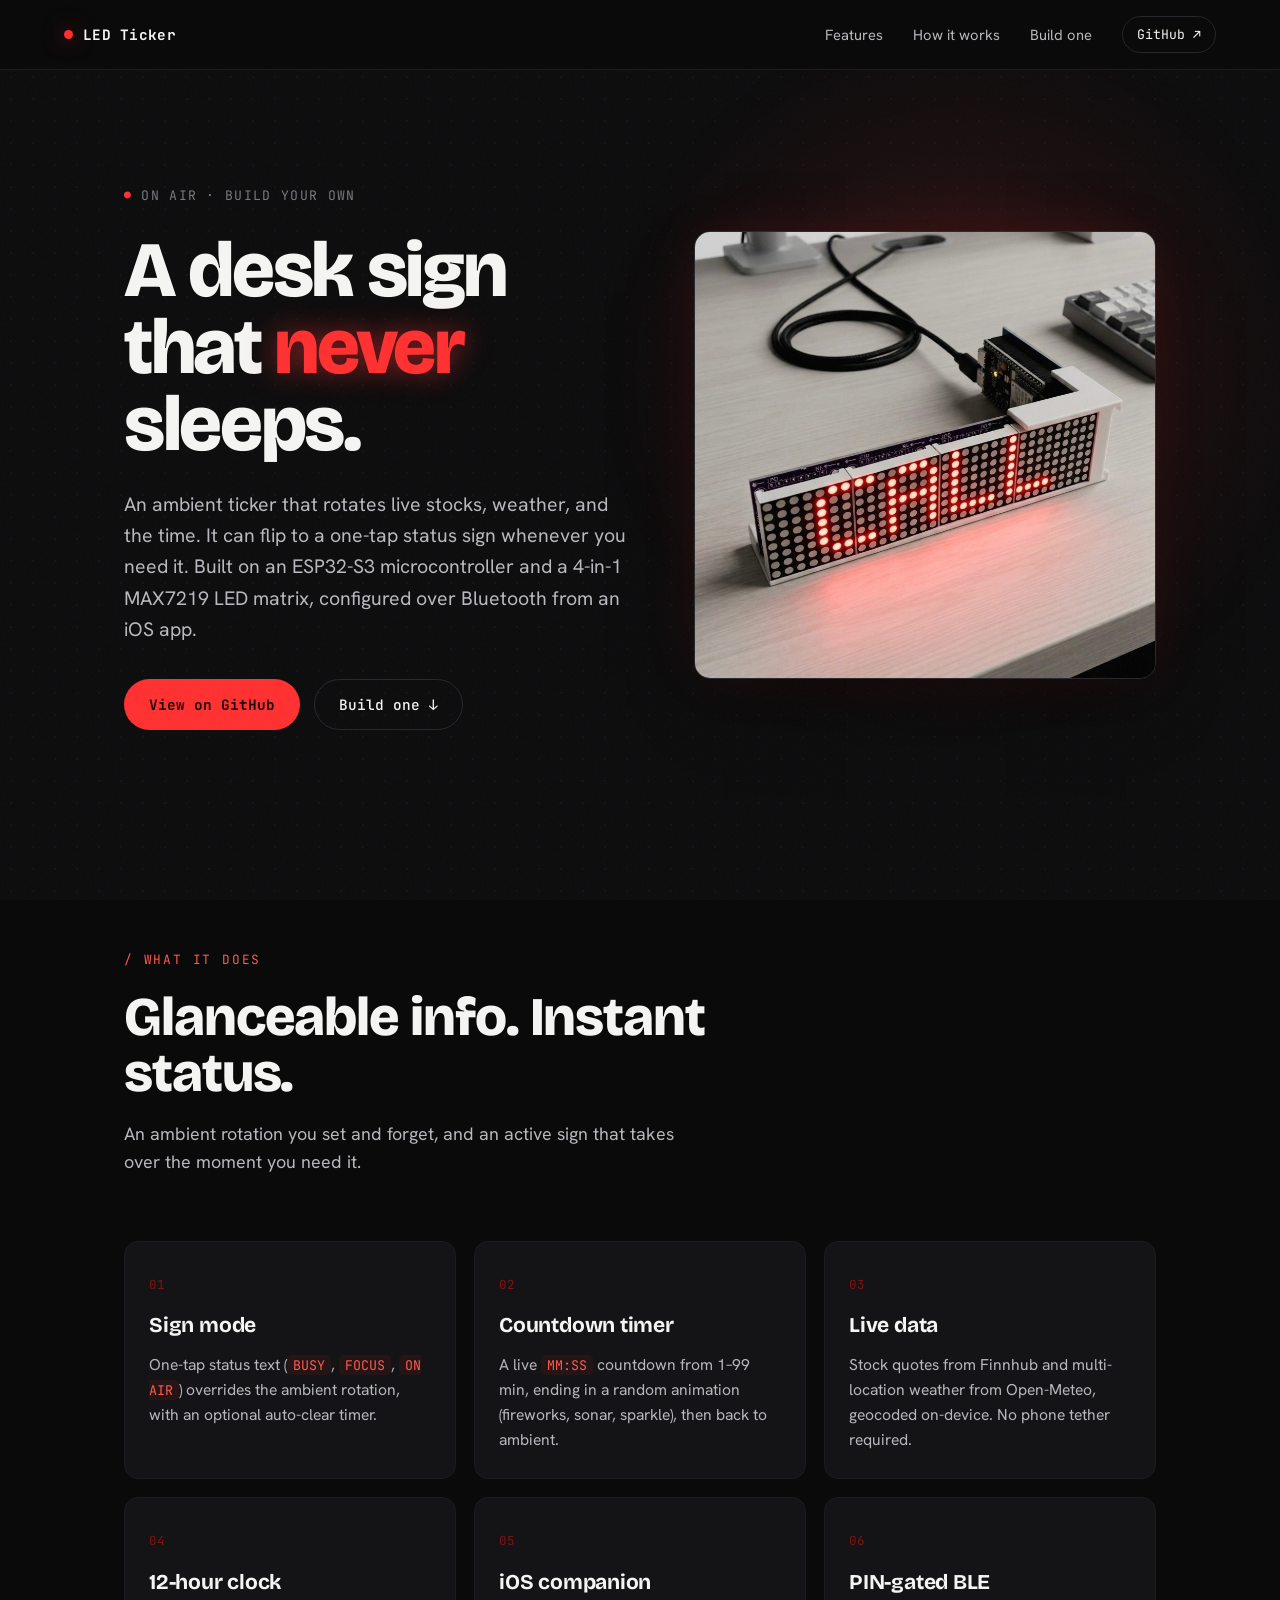
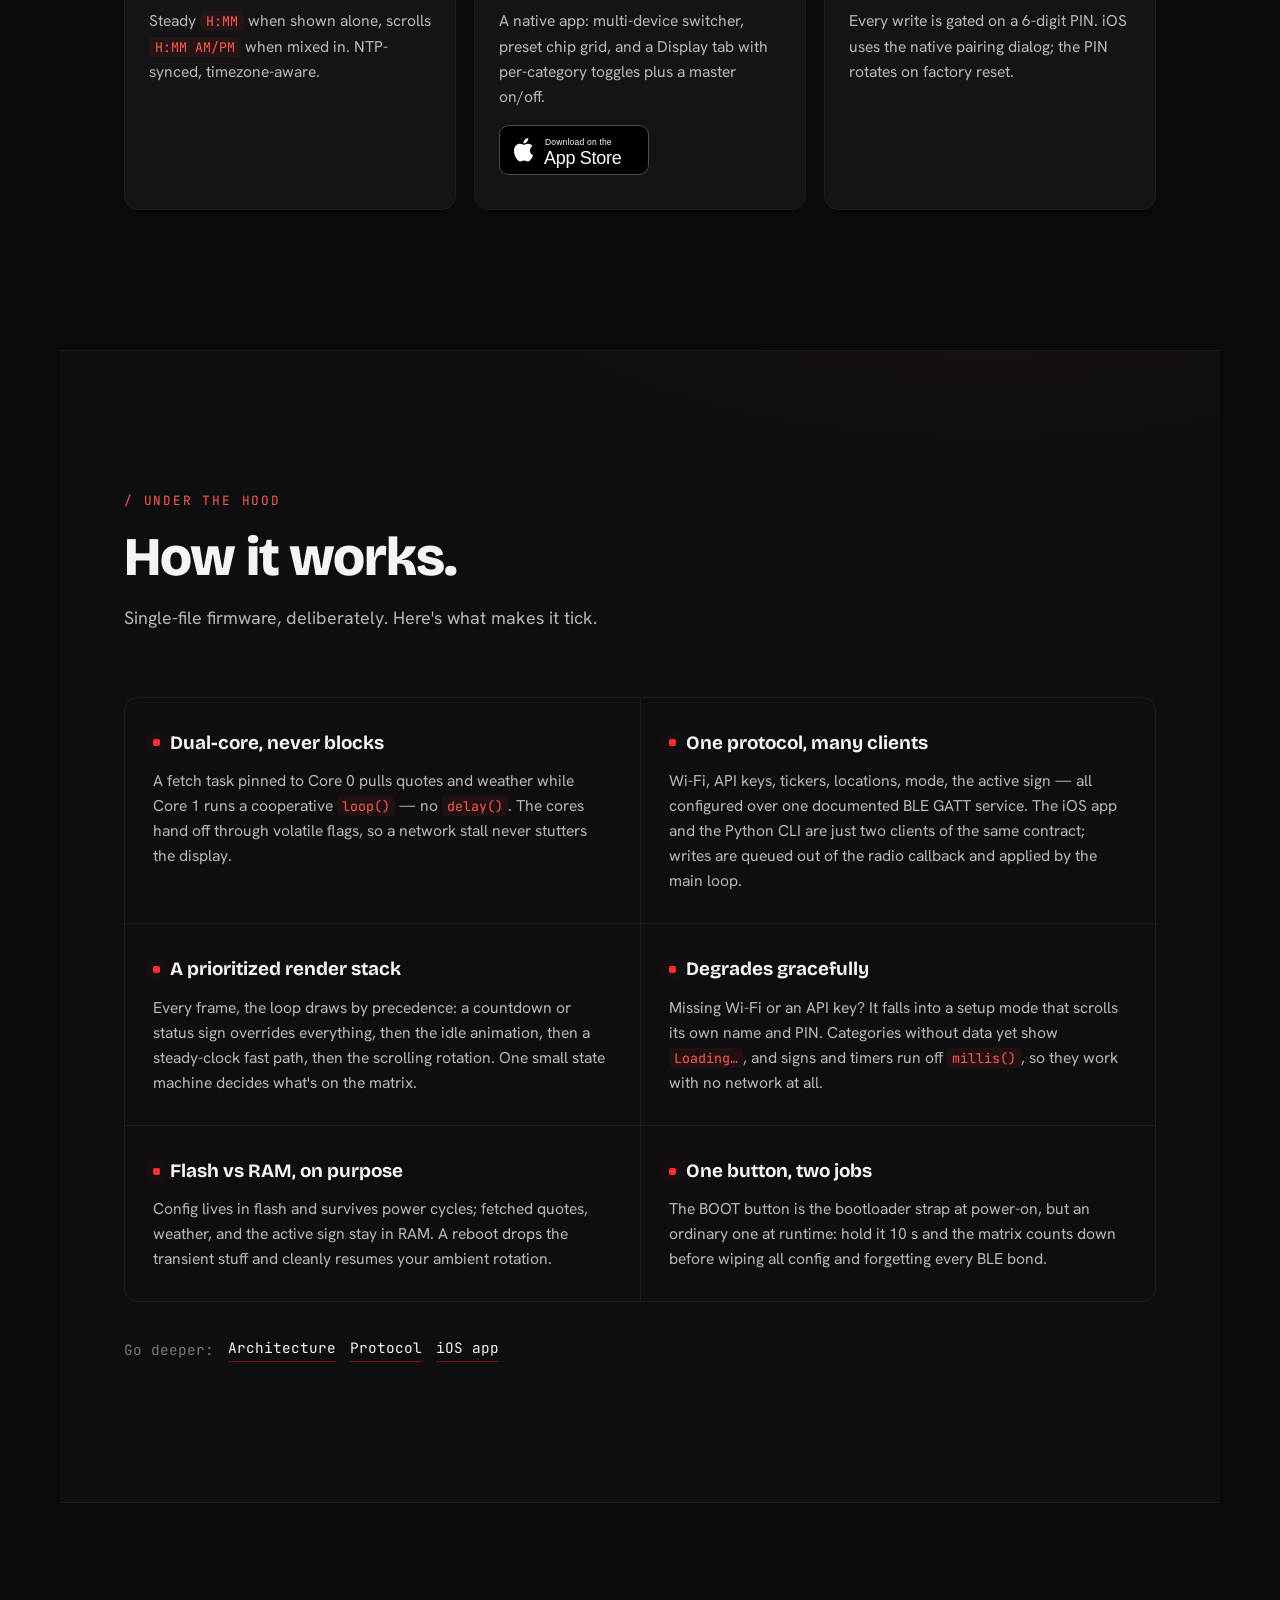
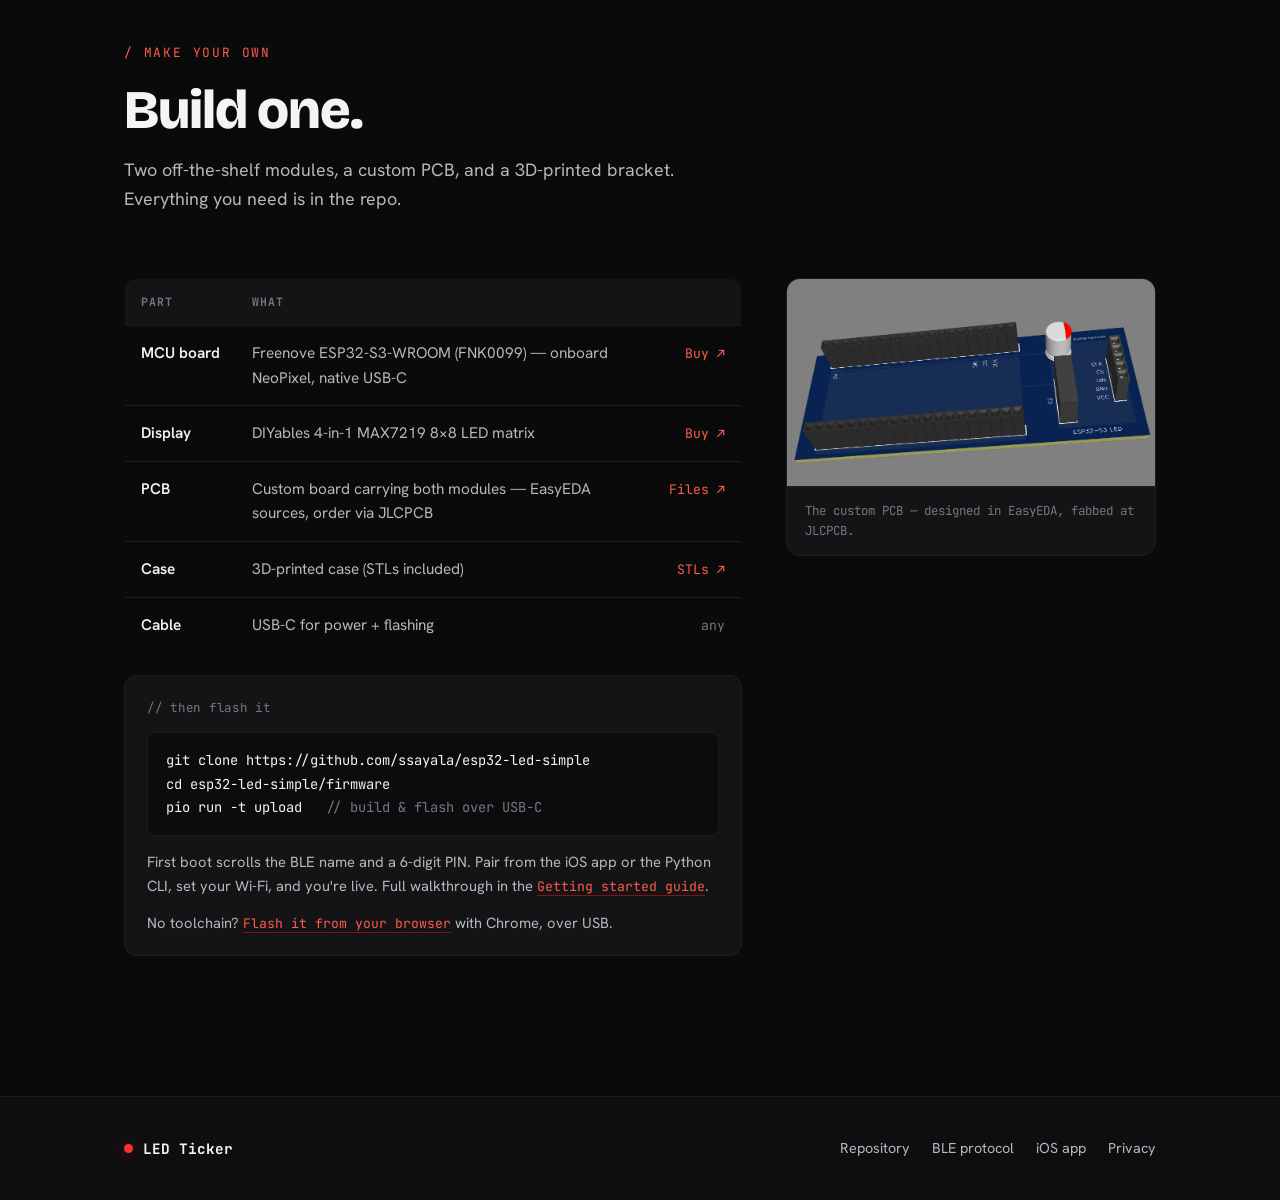
==== commit 1d34be8f: "refactor: reorganize into firmware/, hardware/, notes/ subdirs - firmware/: platformio.ini + src/ mo" ====
--- a/docs/index.html
+++ b/docs/index.html
@@ -191,12 +191,12 @@
             <tr>
               <td>PCB</td>
               <td>Custom board carrying both modules — EasyEDA sources, order via JLCPCB</td>
-              <td><a href="https://github.com/ssayala/esp32-led-simple/tree/main/pcb" target="_blank" rel="noopener">Files ↗</a></td>
+              <td><a href="https://github.com/ssayala/esp32-led-simple/tree/main/hardware/pcb" target="_blank" rel="noopener">Files ↗</a></td>
             </tr>
             <tr>
               <td>Case</td>
               <td>3D-printed case (STLs included)</td>
-              <td><a href="https://github.com/ssayala/esp32-led-simple/tree/main/assets/case" target="_blank" rel="noopener">STLs ↗</a></td>
+              <td><a href="https://github.com/ssayala/esp32-led-simple/tree/main/hardware/case" target="_blank" rel="noopener">STLs ↗</a></td>
             </tr>
             <tr>
               <td>Cable</td>
@@ -209,7 +209,7 @@
         <div class="flash">
           <p class="flash__label">// then flash it</p>
           <pre><code>git clone https://github.com/ssayala/esp32-led-simple
-cd esp32-led-simple
+cd esp32-led-simple/firmware
 pio run -t upload   <span class="c">// build &amp; flash over USB-C</span></code></pre>
           <p class="flash__note">First boot scrolls the BLE name and a 6-digit PIN. Pair from the iOS app or the Python CLI, set your Wi-Fi, and you're live. Full walkthrough in the <a href="https://github.com/ssayala/esp32-led-simple/blob/main/GETTING_STARTED.md" target="_blank" rel="noopener">Getting started guide</a>.</p>
           <p class="flash__note">No toolchain? <a href="flash.html">Flash it from your browser</a>&nbsp;with Chrome, over USB.</p>
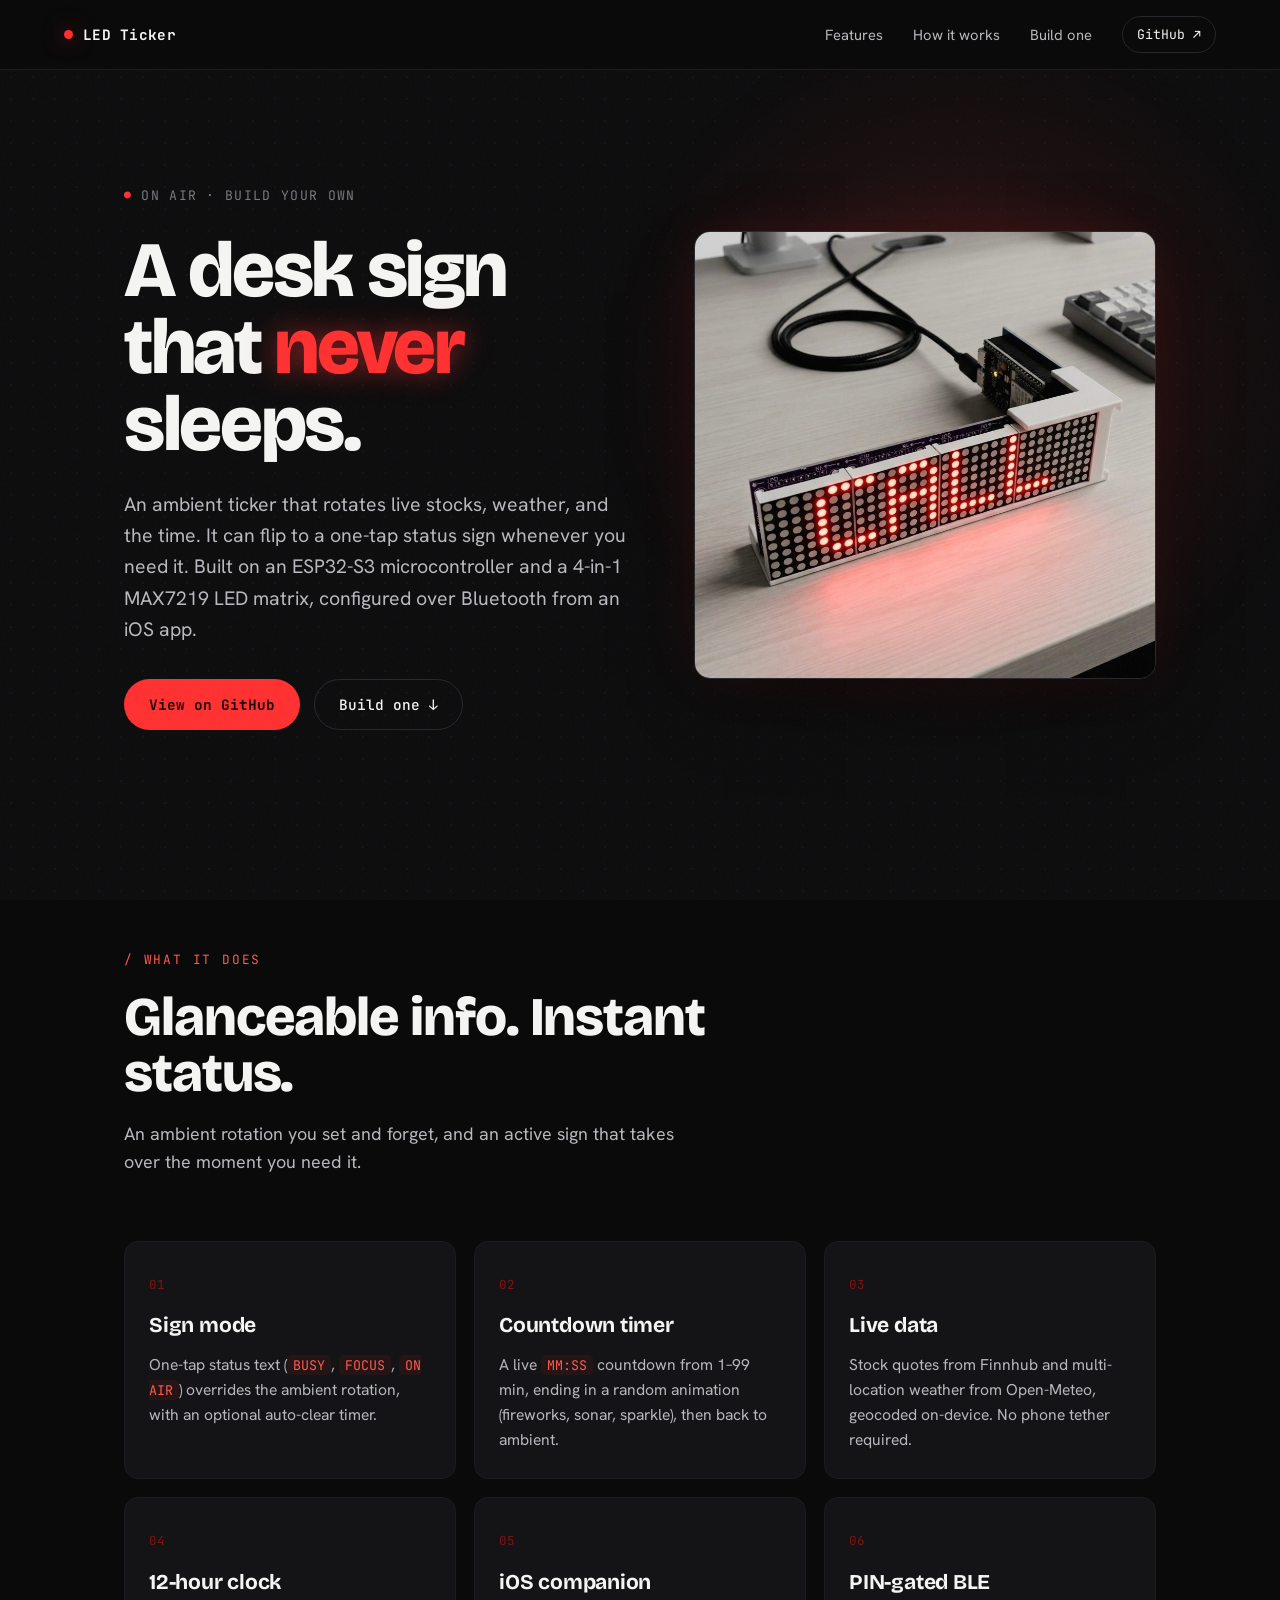
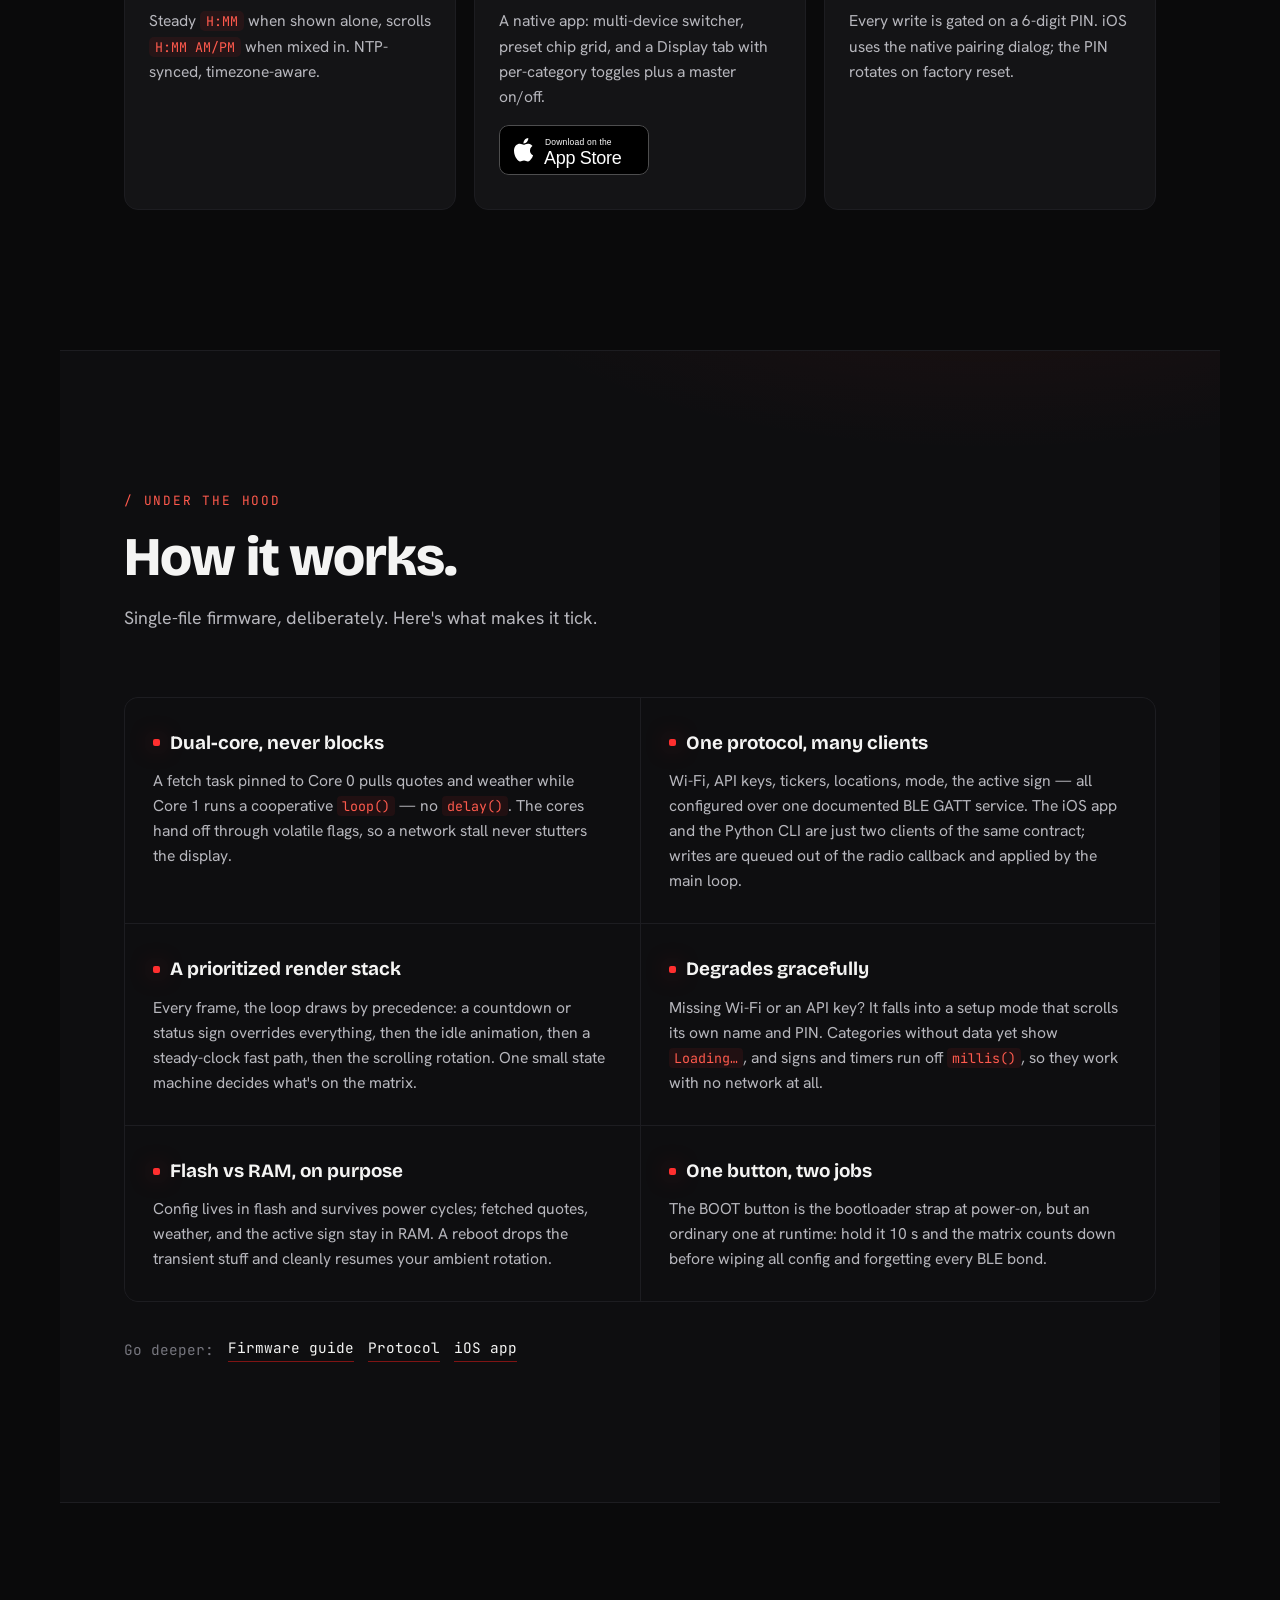
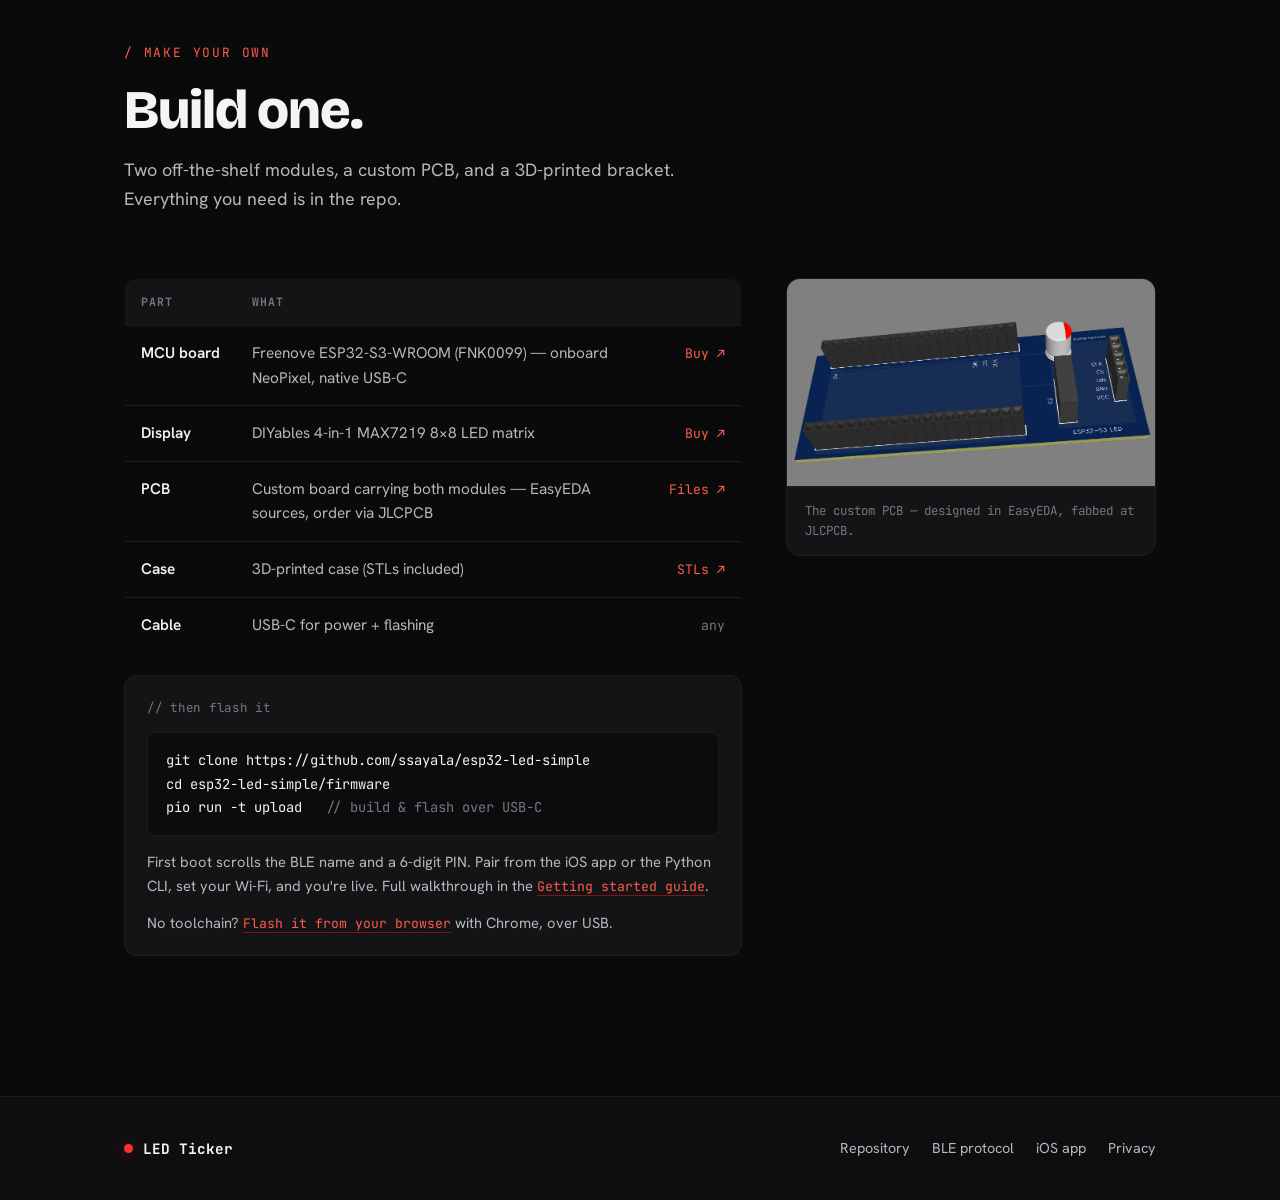
==== commit 7414831b: "docs: consolidate firmware internals into FIRMWARE_GUIDE, retire ARCHITECTURE Fold ARCHITECTURE.md's" ====
--- a/docs/index.html
+++ b/docs/index.html
@@ -157,7 +157,7 @@
 
     <div class="reading reveal">
       <span>Go deeper:</span>
-      <a href="https://github.com/ssayala/esp32-led-simple/blob/main/ARCHITECTURE.md" target="_blank" rel="noopener">Architecture</a>
+      <a href="https://github.com/ssayala/esp32-led-simple/blob/main/firmware/FIRMWARE_GUIDE.md" target="_blank" rel="noopener">Firmware guide</a>
       <a href="https://github.com/ssayala/esp32-led-simple/blob/main/BLE_PROTOCOL.md" target="_blank" rel="noopener">Protocol</a>
       <a href="https://github.com/ssayala/esp32-led-simple/tree/main/ios" target="_blank" rel="noopener">iOS app</a>
     </div>
